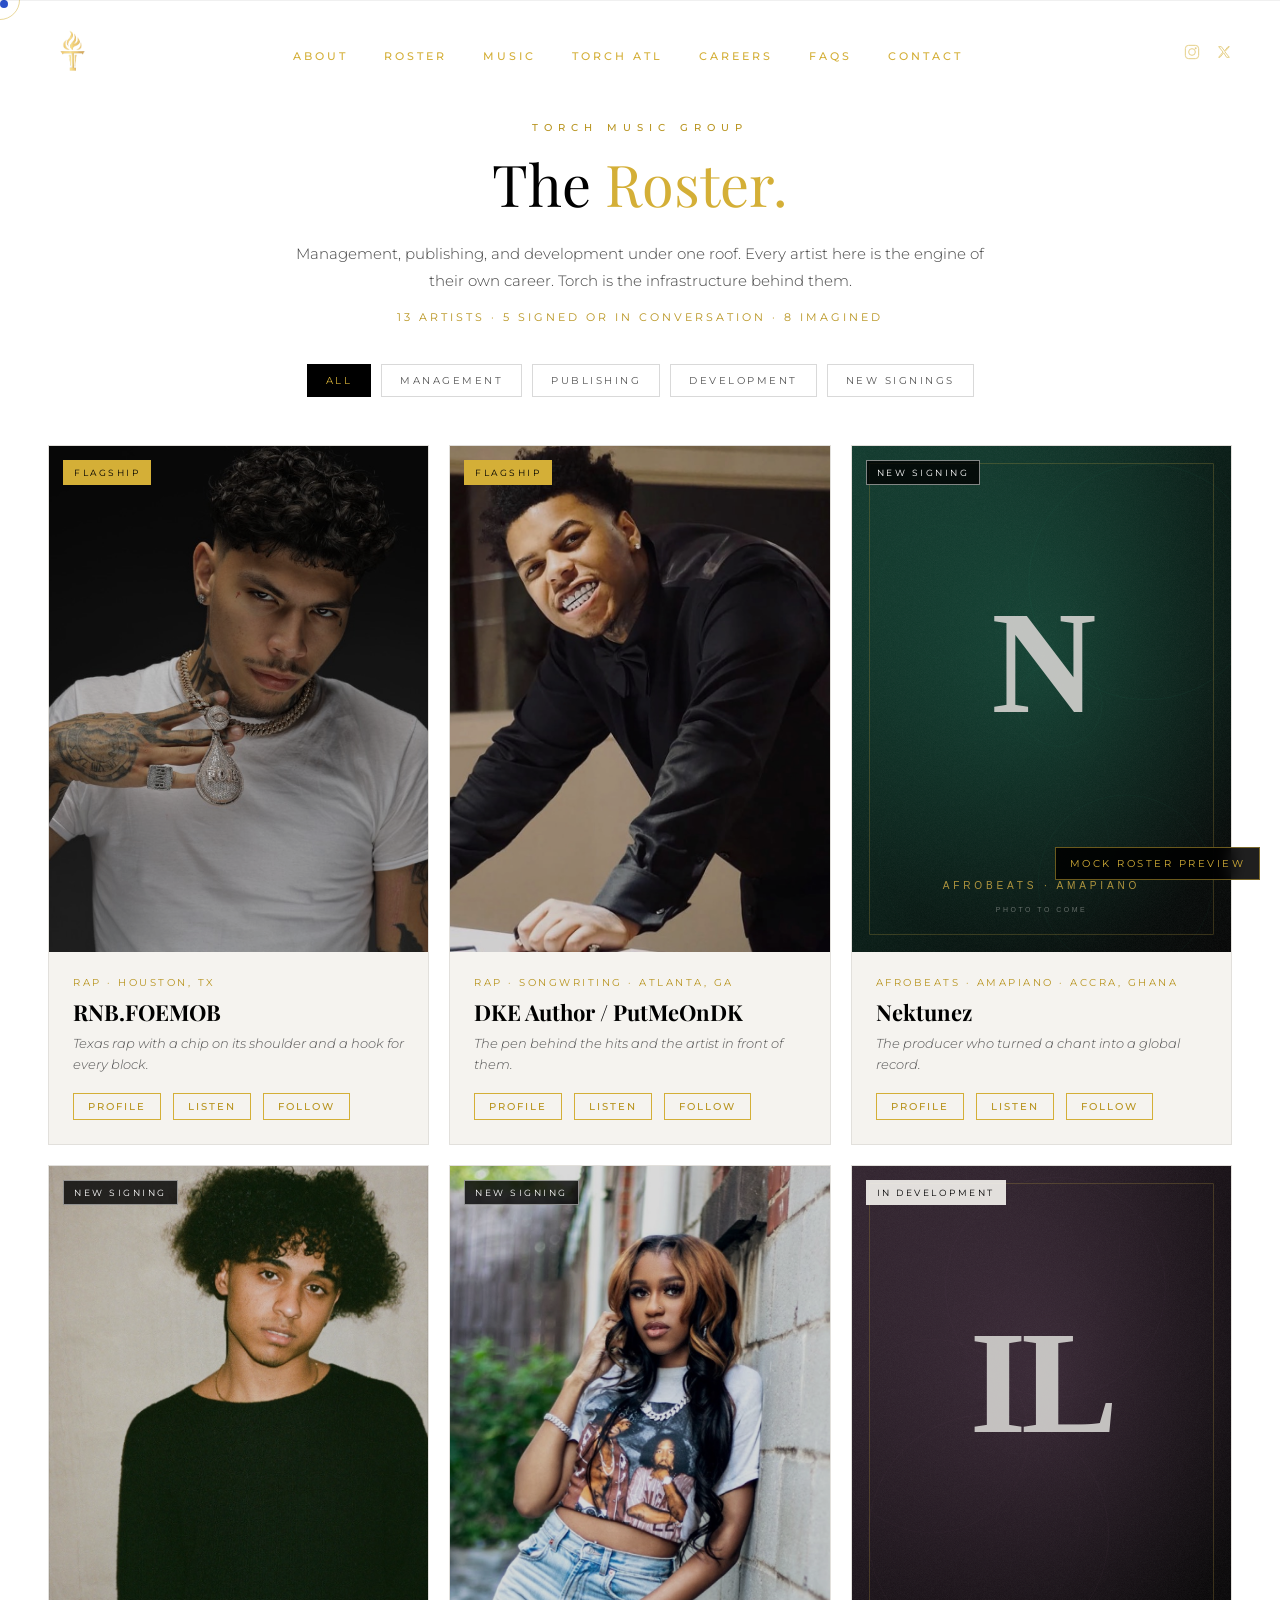
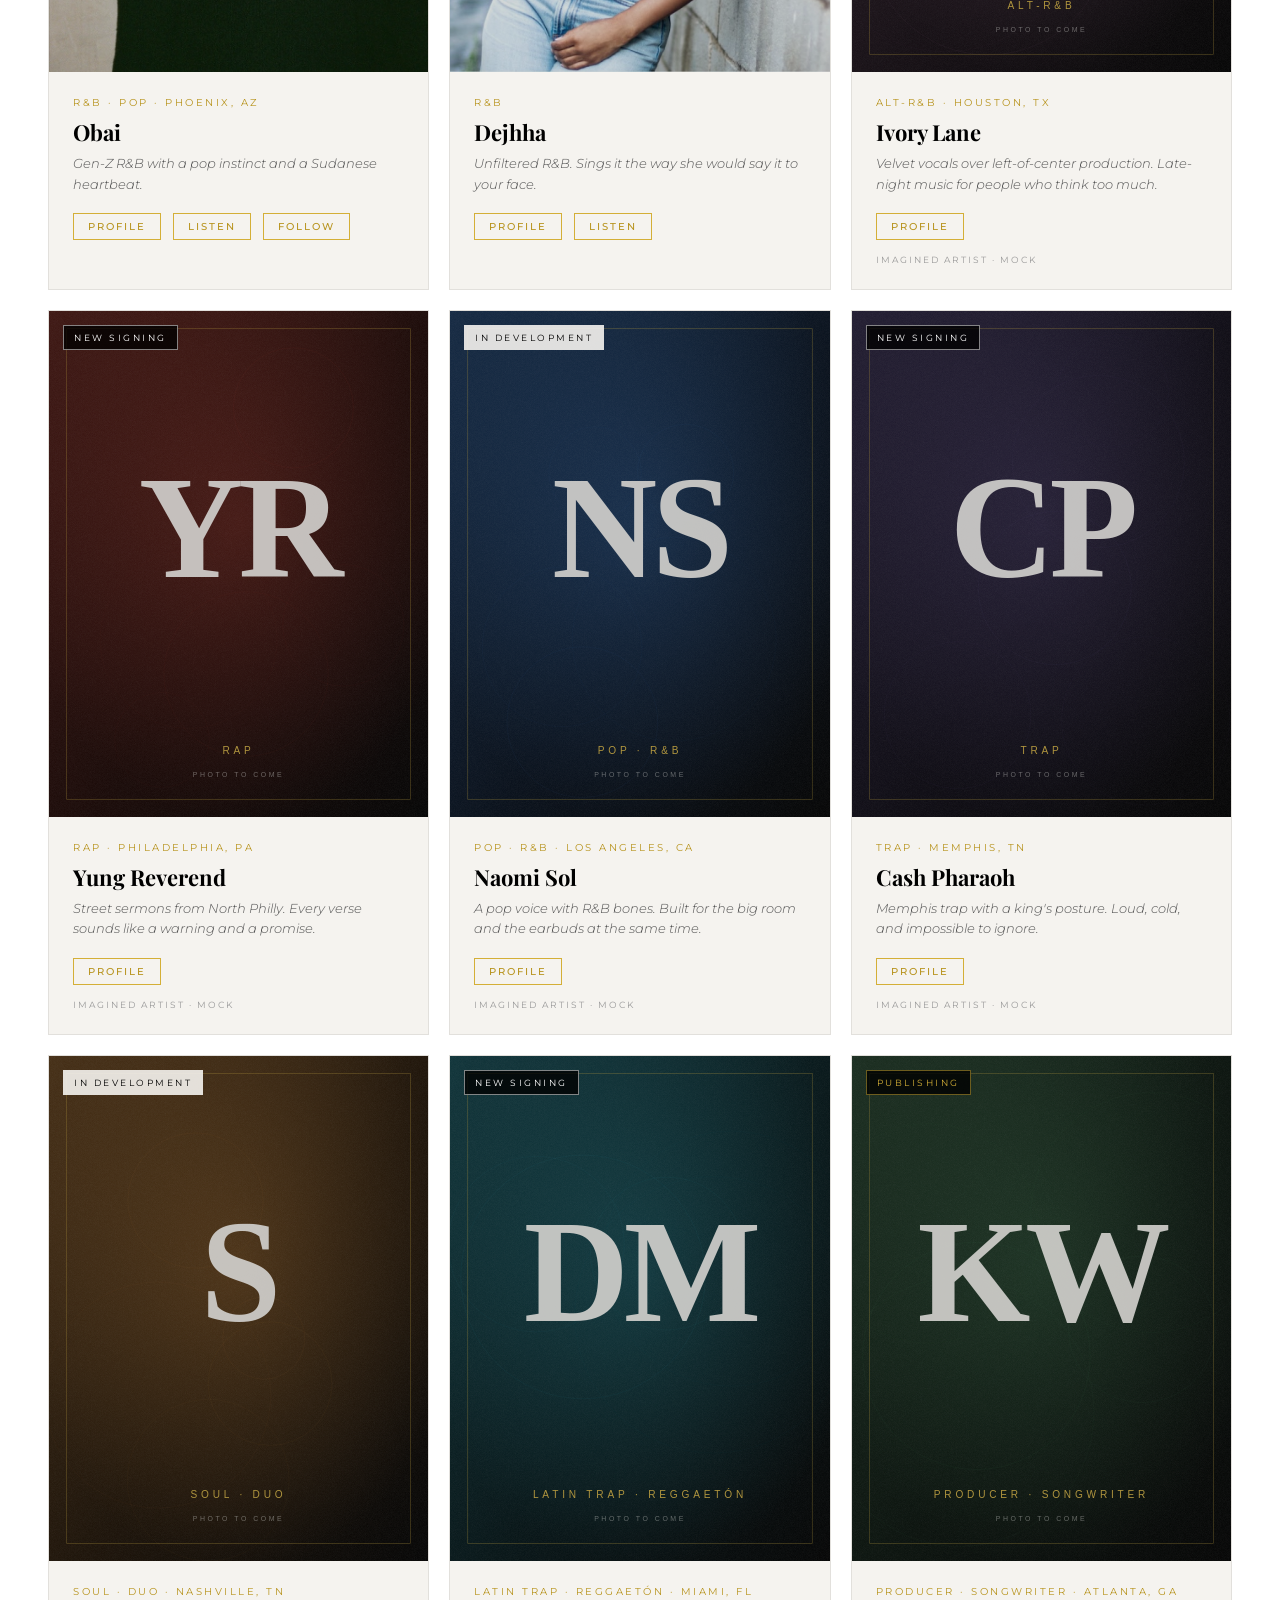
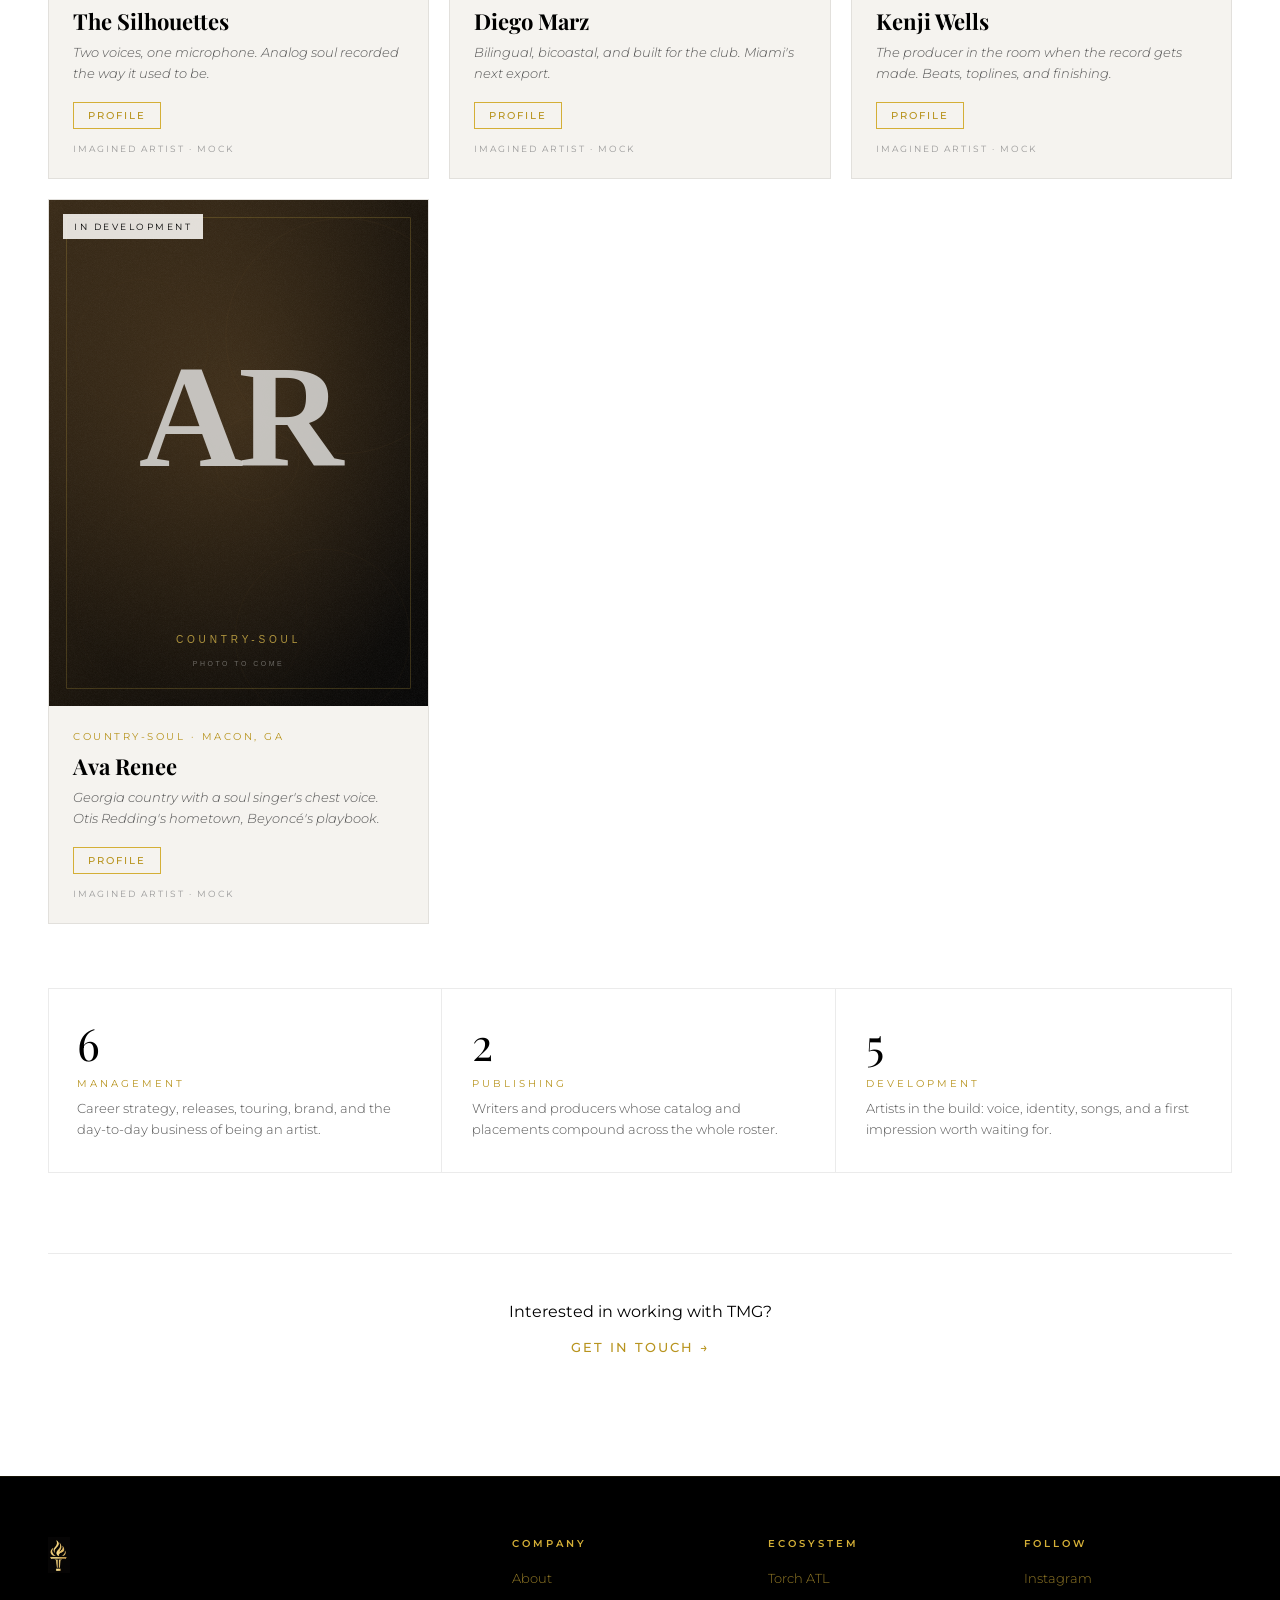
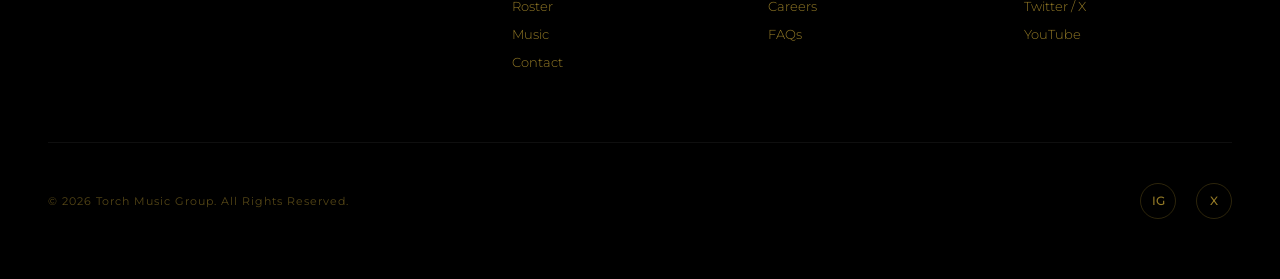
==== roster.html @ 0d25bb34 "Mock roster preview of torchmusicgroup.com with imagined artists Copy of the live site with a data-d" ====
<!DOCTYPE html>
<html lang="en">
<head>
    <meta charset="UTF-8">
    <meta name="robots" content="noindex, nofollow">
    <meta name="viewport" content="width=device-width, initial-scale=1.0">
    <title>Roster — Torch Music Group</title>
    <meta name="description" content="The artists carrying the Torch — RNB.FOEMOB, DKE Author, and the developing roster of Torch Music Group.">
    <meta property="og:title" content="Roster — Torch Music Group">
    <meta property="og:description" content="The artists carrying the Torch.">
    <meta property="og:image" content="images/tmg-gold-icon.png">
    <meta property="og:type" content="website">
    <link rel="icon" type="image/svg+xml" href="data:image/svg+xml,<svg xmlns='http://www.w3.org/2000/svg' viewBox='0 0 100 100'><rect fill='%230A0A0A' width='100' height='100' rx='12'/><text x='50' y='68' font-size='50' text-anchor='middle' fill='%23D4AF37' font-family='Georgia'>T</text></svg>">
    <link rel="preconnect" href="https://fonts.googleapis.com">
    <link rel="preconnect" href="https://fonts.gstatic.com" crossorigin>
    <link href="https://fonts.googleapis.com/css2?family=Playfair+Display:ital,wght@0,400;0,500;0,600;0,700;0,800;0,900;1,400;1,500;1,600&family=Cormorant+Garamond:ital,wght@0,300;0,400;0,500;0,600;0,700;1,300;1,400&family=Montserrat:wght@200;300;400;500;600;700&display=swap" rel="stylesheet">
    <link rel="stylesheet" href="styles.css">
    <link rel="stylesheet" href="mock.css">
</head>
<body>

<div class="loader" id="loader">
    <img src="images/tmg-gold-icon.png" alt="Loading" class="loader-icon">
    <span class="loader-text">Loading</span>
</div>

<div class="cursor-dot" id="cursorDot"></div>
<div class="cursor-ring" id="cursorRing"></div>

<nav id="navbar">
    <a href="index.html">
        <img src="images/tmg-torch-mark.png" alt="Torch Music Group" class="nav-logo" id="navLogo">
    </a>
    <ul class="nav-links">
        <li><a href="about.html">About</a></li>
        <li><a href="roster.html">Roster</a></li>
        <li><a href="music.html">Music</a></li>
        <li><a href="https://torchatl.com" target="_blank" rel="noopener">Torch ATL</a></li>
        <li><a href="careers.html">Careers</a></li>
        <li><a href="faqs.html">FAQs</a></li>
        <li><a href="contact.html">Contact</a></li>
    </ul>
    <div class="nav-socials">
        <a href="https://www.instagram.com/thetorchgroup/" target="_blank" rel="noopener" aria-label="Instagram">
            <svg width="16" height="16" viewBox="0 0 24 24" fill="none" stroke="currentColor" stroke-width="1.5"><rect x="2" y="2" width="20" height="20" rx="5"/><circle cx="12" cy="12" r="5"/><circle cx="17.5" cy="6.5" r="1.5" fill="currentColor" stroke="none"/></svg>
        </a>
        <a href="https://x.com/torchmusicgroup" target="_blank" rel="noopener" aria-label="X">
            <svg width="16" height="16" viewBox="0 0 24 24" fill="none" stroke="currentColor" stroke-width="1.5"><path d="M4 4l6.5 8L4 20h2l5.5-6.8L16 20h4l-6.8-8.4L20 4h-2l-5.2 6.4L8 4H4z"/></svg>
        </a>
    </div>
    <button class="nav-menu-btn" id="menuBtn" aria-label="Menu">
        <span></span><span></span><span></span>
    </button>
</nav>

<div class="mobile-menu" id="mobileMenu">
    <a href="about.html" onclick="closeMobile()">About</a>
    <a href="roster.html" onclick="closeMobile()">Roster</a>
    <a href="music.html" onclick="closeMobile()">Music</a>
    <a href="https://torchatl.com" target="_blank" rel="noopener">Torch ATL</a>
    <a href="careers.html" onclick="closeMobile()">Careers</a>
    <a href="faqs.html" onclick="closeMobile()">FAQs</a>
    <a href="contact.html" onclick="closeMobile()">Contact</a>
</div>

<section class="section artists-section">
    <div class="section-inner">
        <div class="roster-intro">
            <div class="section-label reveal">Torch Music Group</div>
            <h2 class="section-title reveal reveal-delay-1">The <span class="gold">Roster.</span></h2>
            <p class="section-text reveal reveal-delay-2">Management, publishing, and development under one roof. Every artist here is the engine of their own career. Torch is the infrastructure behind them.</p>
            <div class="roster-count reveal reveal-delay-2" id="roster-count"></div>
        </div>

        <div class="roster-filters reveal reveal-delay-3">
            <button class="roster-filter active" data-filter="all">All</button>
            <button class="roster-filter" data-filter="Management">Management</button>
            <button class="roster-filter" data-filter="Publishing">Publishing</button>
            <button class="roster-filter" data-filter="Development">Development</button>
            <button class="roster-filter" data-filter="New Signing">New Signings</button>
        </div>

        <div class="artist-strip roster-grid roster-grid--mock" id="roster-grid"></div>

        <div class="roster-divisions" id="roster-divisions"></div>

        <div class="roster-bottom reveal">
            <p class="roster-bottom-text">Interested in working with TMG?</p>
            <a href="contact.html" class="arrow-link">Get in Touch &rarr;</a>
        </div>
    </div>
</section>

<footer>
    <div class="footer-inner">
        <div class="footer-brand">
            <img src="images/tmg-gold-icon.png" alt="Torch Music Group" class="footer-logo">
        </div>
        <div class="footer-col">
            <div class="footer-col-title">Company</div>
            <a href="about.html">About</a>
            <a href="roster.html">Roster</a>
            <a href="music.html">Music</a>
            <a href="contact.html">Contact</a>
        </div>
        <div class="footer-col">
            <div class="footer-col-title">Ecosystem</div>
            <a href="https://torchatl.com" target="_blank" rel="noopener">Torch ATL</a>
            <a href="careers.html">Careers</a>
            <a href="faqs.html">FAQs</a>
        </div>
        <div class="footer-col">
            <div class="footer-col-title">Follow</div>
            <a href="https://www.instagram.com/thetorchgroup/" target="_blank" rel="noopener">Instagram</a>
            <a href="https://x.com/torchmusicgroup" target="_blank" rel="noopener">Twitter / X</a>
            <a href="https://www.youtube.com/@TheTorchGroup" target="_blank" rel="noopener">YouTube</a>
        </div>
    </div>
    <div class="footer-bottom">
        <div class="footer-copy">&copy; 2026 Torch Music Group. All Rights Reserved.</div>
        <div class="footer-socials">
            <a href="https://www.instagram.com/thetorchgroup/" target="_blank" rel="noopener" aria-label="Instagram">IG</a>
            <a href="https://x.com/torchmusicgroup" target="_blank" rel="noopener" aria-label="Twitter">X</a>
        </div>
    </div>
</footer>

<a class="mock-pill" href="roster.html" title="This is a mock of torchmusicgroup.com with imagined artists. Not the live site.">Mock Roster Preview</a>
<script src="script.js"></script>
<script src="mock.js"></script>
</body>
</html>
---- styles.css ----
/* ═══════════════════════════════════════════════
   TORCH MUSIC GROUP — torchmusicgroup.com
   Brand: Black #000 / Gold #D4AF37 / White #FFF
   Typography: Playfair Display + Montserrat
   ═══════════════════════════════════════════════ */

*, *::before, *::after { margin: 0; padding: 0; box-sizing: border-box; }

:root {
    --black: #000000;
    --gold: #D4AF37;
    --gold-light: #E8C547;
    --gold-dark: #B8941F;
    --white: #FFFFFF;
    --off-white: #F5F3EF;
    --grey-dark: #111111;
    --grey-mid: #1A1A1A;
    --grey-text: #999;
    --serif: 'Playfair Display', 'Cormorant Garamond', Georgia, serif;
    --sans: 'Montserrat', 'Helvetica Neue', Helvetica, sans-serif;
}

html {
    scroll-behavior: smooth;
    scrollbar-width: thin;
    scrollbar-color: var(--gold) var(--black);
}

body {
    background: var(--black);
    color: var(--gold);
    font-family: var(--sans);
    overflow-x: hidden;
    -webkit-font-smoothing: antialiased;
}

::selection {
    background: var(--gold);
    color: var(--black);
}

a {
    color: var(--gold);
    text-decoration: none;
    transition: color 0.3s ease;
}

a:hover {
    color: var(--gold-light);
}

.gold {
    color: var(--gold);
}

/* ── Custom Cursor ── */

.cursor-dot {
    position: fixed;
    width: 8px;
    height: 8px;
    background: var(--gold);
    border-radius: 50%;
    pointer-events: none;
    z-index: 10000;
    mix-blend-mode: difference;
    transition: transform 0.15s ease;
}

.cursor-ring {
    position: fixed;
    width: 40px;
    height: 40px;
    border: 1px solid var(--gold);
    border-radius: 50%;
    pointer-events: none;
    z-index: 10000;
    transition: transform 0.3s ease, width 0.3s ease, height 0.3s ease;
    transform: translate(-50%, -50%);
    opacity: 0.5;
}

/* ── Loader ── */

.loader {
    position: fixed;
    inset: 0;
    background: var(--black);
    z-index: 9999;
    display: flex;
    align-items: center;
    justify-content: center;
    flex-direction: column;
    transition: opacity 0.8s ease, visibility 0.8s ease;
}

.loader.hidden {
    opacity: 0;
    visibility: hidden;
}

.loader-icon {
    width: 80px;
    height: auto;
    animation: loaderPulse 1.5s ease-in-out infinite;
}

.loader-text {
    margin-top: 24px;
    font-family: var(--sans);
    font-size: 11px;
    letter-spacing: 6px;
    text-transform: uppercase;
    color: var(--gold);
    font-weight: 500;
    opacity: 0.8;
    animation: loaderPulse 1.5s ease-in-out infinite;
}

@keyframes loaderPulse {
    0%, 100% { transform: scale(1); opacity: 0.7; }
    50% { transform: scale(1.08); opacity: 1; }
}

/* ── Navigation ── */

nav {
    position: fixed;
    top: 0;
    left: 0;
    right: 0;
    z-index: 1000;
    padding: 24px 48px;
    display: flex;
    align-items: center;
    justify-content: space-between;
    transition: background 0.4s ease, padding 0.3s ease, backdrop-filter 0.4s ease;
}

nav.scrolled {
    background: rgba(0, 0, 0, 0.85);
    backdrop-filter: blur(20px);
    -webkit-backdrop-filter: blur(20px);
    padding: 16px 48px;
    border-bottom: 1px solid rgba(212, 175, 55, 0.1);
}

.nav-logo {
    height: 56px;
    transition: height 0.3s ease;
}

nav.scrolled .nav-logo {
    height: 46px;
}

.nav-links {
    display: flex;
    gap: 36px;
    list-style: none;
}

.nav-links a {
    font-family: var(--sans);
    font-size: 11px;
    font-weight: 500;
    letter-spacing: 3px;
    text-transform: uppercase;
    color: var(--gold);
    text-decoration: none;
    position: relative;
    transition: color 0.3s ease;
}

.nav-links a::after {
    content: '';
    position: absolute;
    bottom: -4px;
    left: 0;
    width: 0;
    height: 1px;
    background: var(--gold);
    transition: width 0.4s cubic-bezier(0.25, 0.46, 0.45, 0.94);
}

.nav-links a:hover {
    color: var(--gold-light);
}

.nav-links a:hover::after {
    width: 100%;
}

.nav-menu-btn {
    display: none;
    flex-direction: column;
    gap: 6px;
    cursor: pointer;
    background: none;
    border: none;
    padding: 8px;
}

.nav-menu-btn span {
    display: block;
    width: 28px;
    height: 1px;
    background: var(--gold);
    transition: transform 0.3s ease, opacity 0.3s ease;
}

/* Mobile Menu */

.mobile-menu {
    position: fixed;
    inset: 0;
    background: var(--black);
    z-index: 999;
    display: flex;
    flex-direction: column;
    align-items: center;
    justify-content: center;
    gap: 32px;
    opacity: 0;
    visibility: hidden;
    transition: opacity 0.5s ease, visibility 0.5s ease;
}

.mobile-menu.active {
    opacity: 1;
    visibility: visible;
}

.mobile-menu a {
    font-family: var(--serif);
    font-size: 32px;
    color: var(--gold);
    text-decoration: none;
    transition: color 0.3s ease;
}

.mobile-menu a:hover {
    color: var(--gold-light);
}

/* ── Hero ── */

.hero {
    position: relative;
    height: 100vh;
    min-height: 700px;
    display: flex;
    align-items: center;
    justify-content: center;
    overflow: hidden;
}

.hero-video {
    position: absolute;
    inset: 0;
    width: 100%;
    height: 100%;
    object-fit: cover;
    z-index: 0;
    pointer-events: none;
    background: var(--black);
}

.hero-video-overlay {
    position: absolute;
    inset: 0;
    background: rgba(10, 10, 10, 0.65);
    z-index: 1;
    pointer-events: none;
}

.hero-bg {
    position: absolute;
    inset: 0;
    z-index: 1;
    background:
        radial-gradient(ellipse at 20% 80%, rgba(212, 175, 55, 0.08) 0%, transparent 50%),
        radial-gradient(ellipse at 80% 20%, rgba(212, 175, 55, 0.06) 0%, transparent 50%);
    pointer-events: none;
}

.hero-grain {
    position: absolute;
    inset: 0;
    opacity: 0.03;
    background-image: url("data:image/svg+xml,%3Csvg viewBox='0 0 256 256' xmlns='http://www.w3.org/2000/svg'%3E%3Cfilter id='noise'%3E%3CfeTurbulence baseFrequency='0.65' numOctaves='4' stitchTiles='stitch'/%3E%3C/filter%3E%3Crect width='100%25' height='100%25' filter='url(%23noise)' opacity='1'/%3E%3C/svg%3E");
    background-size: 256px;
    pointer-events: none;
}

.hero-particles {
    position: absolute;
    inset: 0;
    overflow: hidden;
}

.particle {
    position: absolute;
    width: 2px;
    height: 2px;
    background: var(--gold);
    border-radius: 50%;
    opacity: 0;
    animation: particleFloat 8s ease-in-out infinite;
}

@keyframes particleFloat {
    0% { transform: translateY(100vh) scale(0); opacity: 0; }
    20% { opacity: 0.6; }
    80% { opacity: 0.3; }
    100% { transform: translateY(-20vh) scale(1); opacity: 0; }
}

.hero-content {
    text-align: center;
    z-index: 2;
    padding: 0 24px;
}

.hero-logo-main {
    width: clamp(200px, 22vw, 340px);
    margin-bottom: 48px;
    opacity: 1;
    filter: drop-shadow(0 0 60px rgba(212, 175, 55, 0.2)) drop-shadow(0 0 25px rgba(212, 175, 55, 0.15));
    animation: logoSpin 8s linear infinite;
    transform-style: preserve-3d;
}

@keyframes logoSpin {
    0%   { transform: perspective(800px) rotateY(0deg); }
    100% { transform: perspective(800px) rotateY(360deg); }
}

.hero-headline {
    font-family: var(--serif);
    font-size: clamp(28px, 4vw, 56px);
    font-weight: 400;
    line-height: 1.2;
    color: var(--gold);
    margin-bottom: 24px;
    opacity: 0;
    animation: heroReveal 1.2s ease 0.5s forwards;
}

.hero-subtitle {
    font-family: var(--sans);
    font-size: clamp(11px, 1vw, 14px);
    letter-spacing: 5px;
    text-transform: uppercase;
    color: var(--gold);
    font-weight: 300;
    opacity: 0;
    margin-top: 8px;
    animation: heroReveal 1.2s ease 0.8s forwards;
}

.hero-ctas {
    margin-top: 48px;
    display: flex;
    gap: 32px;
    justify-content: center;
    align-items: center;
    opacity: 0;
    animation: heroReveal 1.2s ease 1.1s forwards;
}

.hero-btn-primary {
    display: inline-flex;
    align-items: center;
    padding: 16px 40px;
    border: 1px solid var(--gold);
    background: var(--gold);
    color: var(--black);
    font-family: var(--sans);
    font-size: 11px;
    letter-spacing: 3px;
    text-transform: uppercase;
    text-decoration: none;
    font-weight: 600;
    transition: background 0.4s ease, color 0.4s ease;
}

.hero-btn-primary:hover {
    background: transparent;
    color: var(--gold);
}

.hero-btn-secondary {
    font-family: var(--sans);
    font-size: 11px;
    letter-spacing: 3px;
    text-transform: uppercase;
    color: var(--gold);
    text-decoration: none;
    font-weight: 400;
    position: relative;
    transition: color 0.3s ease;
}

.hero-btn-secondary::after {
    content: '';
    position: absolute;
    bottom: -4px;
    left: 0;
    width: 100%;
    height: 1px;
    background: var(--gold);
    opacity: 0.4;
    transition: opacity 0.3s ease;
}

.hero-btn-secondary:hover::after {
    opacity: 1;
}

@keyframes heroReveal {
    from { opacity: 0; transform: translateY(30px); }
    to { opacity: 1; transform: translateY(0); }
}

.hero-scroll {
    position: absolute;
    bottom: 40px;
    left: 50%;
    transform: translateX(-50%);
    display: flex;
    flex-direction: column;
    align-items: center;
    gap: 8px;
    opacity: 0;
    animation: heroReveal 1.2s ease 1.5s forwards;
}

.hero-scroll span {
    font-size: 9px;
    letter-spacing: 4px;
    text-transform: uppercase;
    color: var(--gold);
    opacity: 0.6;
}

.scroll-line {
    width: 1px;
    height: 40px;
    background: linear-gradient(to bottom, var(--gold), transparent);
    animation: scrollPulse 2s ease-in-out infinite;
}

@keyframes scrollPulse {
    0%, 100% { opacity: 0.3; transform: scaleY(0.6); }
    50% { opacity: 1; transform: scaleY(1); }
}

/* ── Section Shared ── */

.section {
    padding: 120px 48px;
    position: relative;
}

.section-label {
    font-family: var(--sans);
    font-size: 10px;
    letter-spacing: 6px;
    text-transform: uppercase;
    color: var(--gold);
    margin-bottom: 16px;
    font-weight: 500;
}

.section-title {
    font-family: var(--serif);
    font-size: clamp(32px, 4.5vw, 64px);
    font-weight: 400;
    line-height: 1.15;
    margin-bottom: 24px;
    color: var(--gold);
}

.section-text {
    font-family: var(--sans);
    font-size: 15px;
    line-height: 1.8;
    color: var(--gold);
    max-width: 700px;
    font-weight: 300;
    opacity: 0.8;
}

.gold-divider {
    width: 40px;
    height: 1px;
    background: var(--gold);
    margin: 40px 0;
}

.section-inner {
    max-width: 1200px;
    margin: 0 auto;
}

/* ── Reveal Animations ── */

.reveal {
    opacity: 0;
    transform: translateY(40px);
    transition: opacity 0.8s ease, transform 0.8s ease;
}

.reveal.visible {
    opacity: 1;
    transform: translateY(0);
}

.reveal-delay-1 { transition-delay: 0.15s; }
.reveal-delay-2 { transition-delay: 0.3s; }
.reveal-delay-3 { transition-delay: 0.45s; }
.reveal-delay-4 { transition-delay: 0.6s; }

/* ── Arrow Link ── */

.arrow-link {
    font-family: var(--sans);
    font-size: 13px;
    letter-spacing: 2px;
    text-transform: uppercase;
    color: var(--gold);
    text-decoration: none;
    font-weight: 500;
    transition: color 0.3s ease;
}

.arrow-link:hover {
    color: var(--gold-light);
}

/* ── Brief Intro Block ── */

.intro-block {
    background: var(--black);
    padding: 100px 48px;
    border-top: 1px solid rgba(212, 175, 55, 0.08);
}

.intro-inner {
    max-width: 800px;
    text-align: center;
}

.intro-text {
    font-family: var(--sans);
    font-size: clamp(16px, 1.5vw, 20px);
    line-height: 1.9;
    color: var(--gold);
    font-weight: 300;
    opacity: 0.85;
}

/* ── Featured Artists (Homepage) ── */

.featured-artists {
    background: var(--white);
    border-top: 1px solid rgba(0, 0, 0, 0.06);
    padding-bottom: 80px;
}

.featured-artists .section-label {
    color: var(--gold-dark);
}

.featured-artists .section-title {
    color: var(--black);
}

.featured-link {
    text-align: center;
    margin-top: 48px;
}

.featured-link .arrow-link {
    color: var(--gold-dark);
    font-size: 14px;
    letter-spacing: 3px;
}

.featured-link .arrow-link:hover {
    color: var(--gold);
}

/* ── Torch ATL Teaser (Homepage) ── */

.torch-atl-teaser {
    background: var(--grey-dark);
    padding: 0;
    overflow: hidden;
}

.torch-atl-teaser-inner {
    display: grid;
    grid-template-columns: 1fr 1fr;
    min-height: 500px;
}

.teaser-image {
    overflow: hidden;
}

.teaser-photo {
    width: 100%;
    height: 100%;
    object-fit: cover;
    filter: brightness(0.75);
    transition: filter 0.5s ease, transform 0.5s ease;
}

.teaser-image:hover .teaser-photo {
    filter: brightness(0.85);
    transform: scale(1.03);
}

.teaser-content {
    display: flex;
    flex-direction: column;
    justify-content: center;
    padding: 80px 64px;
}

.teaser-headline {
    font-family: var(--serif);
    font-size: clamp(24px, 2.5vw, 36px);
    font-weight: 400;
    color: var(--gold);
    margin-bottom: 20px;
    line-height: 1.3;
}

.teaser-text {
    font-family: var(--sans);
    font-size: 15px;
    color: var(--gold);
    line-height: 1.8;
    font-weight: 300;
    opacity: 0.8;
    margin-bottom: 32px;
}

/* ── Closing Strip ── */

.closing-strip {
    background: var(--black);
    padding: 120px 48px;
    text-align: center;
    border-top: 1px solid rgba(212, 175, 55, 0.08);
    border-bottom: 1px solid rgba(212, 175, 55, 0.08);
}

.closing-text {
    font-family: var(--serif);
    font-size: clamp(22px, 3vw, 40px);
    font-weight: 400;
    color: var(--gold);
    line-height: 1.4;
    max-width: 700px;
    margin: 0 auto;
}

/* ── About Page ── */

.about-page {
    background: var(--black);
}

.about-copy {
    max-width: 700px;
    margin-bottom: 80px;
}

.about-copy .section-text {
    margin-bottom: 24px;
}

/* What We Do — Pillars */

.what-we-do {
    display: grid;
    grid-template-columns: repeat(3, 1fr);
    gap: 48px;
    margin-top: 40px;
    padding-top: 0;
    align-items: stretch;
}

.what-we-do.four-pillars {
    grid-template-columns: repeat(2, 1fr);
    gap: 48px 64px;
    max-width: 900px;
}

.about-section-heading {
    font-family: var(--serif);
    font-size: clamp(22px, 2.4vw, 30px);
    font-weight: 500;
    color: var(--gold);
    margin-top: 80px;
    padding-top: 60px;
    padding-bottom: 8px;
    border-top: 1px solid rgba(212, 175, 55, 0.12);
    letter-spacing: 0.02em;
}

.about-section-heading--first {
    margin-top: 0;
    padding-top: 0;
    border-top: none;
    margin-bottom: 16px;
}

/* About intro — two-column layout */

.about-intro-grid {
    display: grid;
    grid-template-columns: 200px 1fr;
    gap: 0 80px;
    align-items: start;
    padding-top: 20px;
    margin-bottom: 80px;
}

.about-intro-left {
    position: sticky;
    top: 120px;
}

.about-intro-grid .about-section-heading--first {
    font-size: 3.5rem !important;
    line-height: 1.1;
    margin-bottom: 24px;
    padding-bottom: 0;
    letter-spacing: 0.04em;
}

.about-intro-left .gold-divider {
    margin-top: 16px;
    margin-bottom: 0;
    width: 40px;
}

.about-intro-left {
    overflow: visible;
    max-width: 200px;
    min-width: 0;
}

.about-intro-grid .about-copy {
    position: relative;
    padding-left: 28px;
    border-left: 2px solid rgba(184, 149, 71, 0.65);
    max-width: 680px;
    margin-bottom: 0;
}

.about-page .about-copy .section-text,
.about-page .wwd-text {
    font-family: var(--sans);
    font-size: 1.05rem;
    line-height: 1.85;
    margin-bottom: 1.5rem;
    color: rgba(255, 255, 255, 0.75);
    letter-spacing: 0.01em;
    font-weight: 300;
    opacity: 1;
    max-width: none;
}

.about-page .wwd-text {
    margin-bottom: 0;
}

.about-page .about-block .about-copy .section-text:last-child {
    margin-bottom: 0;
}

.about-intro-grid .about-copy .section-text {
    font-size: 1.05rem;
    line-height: 1.85;
    margin-bottom: 1.5rem;
    color: rgba(255, 255, 255, 0.75);
    letter-spacing: 0.01em;
}

.about-intro-grid .about-copy .section-text:first-child {
    color: rgba(255, 255, 255, 0.85);
    font-size: 1.1rem;
}

.about-intro-grid .about-copy .section-text:nth-child(2) {
    font-weight: 500;
    color: rgba(255, 255, 255, 0.9);
}

.about-intro-grid .about-copy .section-text:last-child {
    font-size: 1.2rem;
    color: #b89547;
    font-style: italic;
    letter-spacing: 0.02em;
    margin-top: 2rem;
    margin-bottom: 0;
    border-top: 1px solid rgba(184, 149, 71, 0.25);
    padding-top: 1.5rem;
}

.about-block {
    margin-top: 0;
}

.about-block .about-copy {
    margin-top: 24px;
    margin-bottom: 0;
}

/* Founder — side-by-side photo + bio */

.founder-block .about-section-heading {
    margin-bottom: 40px;
}

.founder-layout {
    display: grid;
    grid-template-columns: minmax(0, 5fr) minmax(0, 7fr);
    gap: 56px;
    align-items: center;
    max-width: 1100px;
}

.founder-photo {
    margin: 0;
}

.founder-photo-frame {
    position: relative;
    overflow: hidden;
    border: 1px solid rgba(212, 175, 55, 0.25);
    background: #0A0A0A;
    box-shadow: 0 30px 80px -30px rgba(0, 0, 0, 0.8), 0 0 0 1px rgba(212, 175, 55, 0.08) inset;
}

.founder-photo img {
    display: block;
    width: 100%;
    height: auto;
    aspect-ratio: 1 / 1;
    object-fit: cover;
    object-position: center 28%;
    transition: transform 0.8s ease;
}

.founder-photo:hover img {
    transform: scale(1.02);
}

.founder-photo-caption {
    display: block;
    margin-top: 18px;
    font-family: var(--sans);
    font-size: 11px;
    letter-spacing: 3px;
    text-transform: uppercase;
    color: var(--gold);
}

.founder-bio {
    margin-top: 0 !important;
}

.wwd-pillar {
    padding-top: 24px;
    border-top: 2px solid var(--gold);
    display: flex;
    flex-direction: column;
    height: 100%;
}

.wwd-title {
    font-family: var(--serif);
    font-size: 20px;
    font-weight: 500;
    color: var(--gold);
    margin-bottom: 16px;
}

.wwd-text {
    font-family: var(--sans);
    font-size: 14px;
    line-height: 1.8;
    color: var(--gold);
    font-weight: 300;
    opacity: 0.75;
}

/* Founder Note */

.founder-note {
    margin-top: 100px;
    padding-top: 60px;
    border-top: 1px solid rgba(212, 175, 55, 0.12);
    text-align: center;
}

.founder-quote {
    font-family: var(--serif);
    font-size: clamp(24px, 3vw, 36px);
    font-weight: 400;
    font-style: italic;
    color: var(--gold-light);
    margin-bottom: 20px;
    line-height: 1.4;
}

.founder-cite {
    font-family: var(--sans);
    font-size: 13px;
    letter-spacing: 3px;
    text-transform: uppercase;
    color: var(--gold);
    font-weight: 500;
    font-style: normal;
}

/* ── Roster ── */

.artists-section {
    background: var(--white);
    border-top: 1px solid rgba(0, 0, 0, 0.06);
}

.artists-section .section-label {
    color: var(--gold-dark);
}

.artists-section .section-title {
    color: var(--black);
}

.artists-section .section-text {
    color: #333;
}

.artist-strip {
    display: grid;
    grid-template-columns: repeat(2, 1fr);
    gap: 2px;
    margin-top: 60px;
}

.roster-grid {
    max-width: 900px;
    margin-left: auto;
    margin-right: auto;
}

.artist-strip-card {
    background: var(--off-white);
    border: 1px solid rgba(0, 0, 0, 0.08);
    padding: 0;
    transition: all 0.4s ease;
    overflow: hidden;
}

.artist-strip-card:hover {
    border-color: rgba(212, 175, 55, 0.4);
    box-shadow: 0 8px 32px rgba(0, 0, 0, 0.1);
}

.artist-strip-img {
    aspect-ratio: 3/4;
    background: var(--black);
    display: flex;
    align-items: center;
    justify-content: center;
    overflow: hidden;
}

.artist-strip-img.has-photo {
    background: var(--grey-mid);
}

.artist-photo {
    width: 100%;
    height: 100%;
    object-fit: cover;
    filter: grayscale(30%) brightness(0.8);
    transition: filter 0.5s ease, transform 0.5s ease;
}

.artist-strip-card:hover .artist-photo {
    filter: grayscale(0%) brightness(0.9);
    transform: scale(1.04);
}

.artist-strip-info {
    padding: 24px;
}

.artist-strip-info h3 {
    font-family: var(--serif);
    font-size: 20px;
    color: var(--black);
    margin-bottom: 8px;
}

.artist-descriptor {
    font-family: var(--sans);
    font-size: 13px;
    color: #555;
    line-height: 1.6;
    font-weight: 300;
    font-style: italic;
    margin-bottom: 16px;
}

.artist-strip-links {
    display: flex;
    gap: 12px;
    flex-wrap: wrap;
}

.artist-link {
    font-family: var(--sans);
    font-size: 10px;
    letter-spacing: 2px;
    text-transform: uppercase;
    color: var(--gold-dark);
    border: 1px solid var(--gold);
    padding: 6px 14px;
    text-decoration: none;
    transition: all 0.3s ease;
    font-weight: 500;
}

.artist-link:hover {
    background: var(--gold);
    color: var(--black);
}

/* Roster Bottom */

.roster-bottom {
    text-align: center;
    margin-top: 80px;
    padding-top: 48px;
    border-top: 1px solid rgba(0, 0, 0, 0.08);
}

.roster-bottom-text {
    font-family: var(--sans);
    font-size: 16px;
    color: var(--black);
    font-weight: 400;
    margin-bottom: 16px;
}

.roster-bottom .arrow-link {
    color: var(--gold-dark);
}

/* ── Merch / Sync ── */

.sync-section {
    background: var(--off-white);
    border-top: 1px solid rgba(0, 0, 0, 0.06);
}

.sync-section .section-label {
    color: var(--gold-dark);
}

.sync-section .section-title {
    color: var(--black);
}

.sync-section .section-text {
    color: #333;
}

.sync-grid {
    display: grid;
    grid-template-columns: repeat(4, 1fr);
    gap: 32px;
    margin-top: 60px;
}

.sync-category {
    text-align: center;
    padding: 40px 24px;
    border: 1px solid rgba(0, 0, 0, 0.08);
    background: var(--white);
    transition: all 0.4s ease;
}

.sync-category:hover {
    border-color: rgba(212, 175, 55, 0.4);
    box-shadow: 0 8px 32px rgba(0, 0, 0, 0.08);
}

.sync-icon {
    margin-bottom: 20px;
}

.sync-category h3 {
    font-family: var(--serif);
    font-size: 18px;
    color: var(--black);
    margin-bottom: 8px;
}

.sync-category p {
    font-family: var(--sans);
    font-size: 13px;
    color: #444;
    line-height: 1.6;
    font-weight: 300;
}

.sync-cta {
    text-align: center;
    margin-top: 60px;
    padding-top: 40px;
    border-top: 1px solid rgba(212, 175, 55, 0.1);
}

.sync-cta p {
    font-family: var(--sans);
    font-size: 15px;
    color: #333;
    margin-bottom: 24px;
}

/* ── Music ── */

.music {
    background: var(--black);
}

.music-grid {
    display: grid;
    grid-template-columns: repeat(auto-fill, minmax(240px, 1fr));
    gap: 32px;
    margin-top: 60px;
}

.music-card {
    cursor: pointer;
    transition: transform 0.4s ease;
}

.music-card:hover {
    transform: translateY(-8px);
}

.music-cover {
    aspect-ratio: 1;
    background: var(--grey-mid);
    border: 1px solid rgba(212, 175, 55, 0.08);
    position: relative;
    overflow: hidden;
    margin-bottom: 16px;
}

.music-cover-placeholder {
    width: 100%;
    height: 100%;
    display: flex;
    align-items: center;
    justify-content: center;
    background: linear-gradient(135deg, var(--grey-mid) 0%, var(--black) 100%);
}

.music-cover-placeholder svg {
    width: 48px;
    opacity: 0.15;
}

.music-play {
    position: absolute;
    bottom: 16px;
    right: 16px;
    width: 48px;
    height: 48px;
    background: var(--gold);
    border-radius: 50%;
    display: flex;
    align-items: center;
    justify-content: center;
    opacity: 0;
    transform: translateY(8px);
    transition: opacity 0.3s ease, transform 0.3s ease;
}

.music-card:hover .music-play {
    opacity: 1;
    transform: translateY(0);
}

.music-play svg {
    width: 16px;
    fill: var(--black);
    margin-left: 2px;
}

.music-title {
    font-family: var(--serif);
    font-size: 17px;
    color: var(--gold);
    margin-bottom: 4px;
}

.music-artist {
    font-family: var(--sans);
    font-size: 12px;
    color: var(--gold);
    letter-spacing: 1px;
    opacity: 0.7;
}

a.music-card {
    text-decoration: none;
    color: inherit;
    display: block;
}

.music-cover-img {
    width: 100%;
    height: 100%;
    object-fit: cover;
    display: block;
}

.releases-subhead {
    font-family: var(--sans);
    font-size: 11px;
    letter-spacing: 3px;
    text-transform: uppercase;
    color: var(--gold);
    opacity: 0.7;
    margin-top: 60px;
    margin-bottom: 0;
    font-weight: 400;
}

.releases-subhead + .music-grid {
    margin-top: 24px;
}

.releases-empty {
    font-family: var(--sans);
    font-size: 13px;
    color: var(--gold);
    opacity: 0.5;
    letter-spacing: 1px;
    padding: 40px 0;
}

/* ── Music Embeds ── */

.music-embeds {
    margin-top: 80px;
    text-align: center;
}

.embed-heading {
    font-family: var(--serif);
    font-size: 28px;
    color: var(--gold);
    margin-bottom: 8px;
}

.embed-sub {
    font-family: var(--sans);
    font-size: 14px;
    color: var(--gold);
    opacity: 0.7;
    margin-bottom: 40px;
    font-weight: 300;
}

.embed-placeholder {
    display: grid;
    grid-template-columns: 1fr 1fr;
    gap: 32px;
}

.embed-box {
    aspect-ratio: 16/9;
    background: var(--grey-mid);
    border: 1px solid rgba(212, 175, 55, 0.08);
    display: flex;
    flex-direction: column;
    align-items: center;
    justify-content: center;
    gap: 12px;
    transition: border-color 0.3s ease;
}

.embed-box:hover {
    border-color: rgba(212, 175, 55, 0.2);
}

.embed-box span {
    font-family: var(--sans);
    font-size: 13px;
    color: var(--gold);
    font-weight: 500;
    letter-spacing: 2px;
    text-transform: uppercase;
}

.embed-note {
    font-size: 11px !important;
    opacity: 0.5;
    letter-spacing: 0 !important;
    text-transform: none !important;
}

/* ── Careers ── */

.careers-section {
    background: var(--white);
    border-top: 1px solid rgba(0, 0, 0, 0.06);
}

.careers-section .section-label {
    color: var(--gold-dark);
}

.careers-section .section-title {
    color: var(--black);
}

.careers-section .section-text {
    color: #333;
}

.careers-grid {
    display: grid;
    grid-template-columns: repeat(3, 1fr);
    gap: 2px;
    margin-top: 60px;
}

.career-card {
    background: var(--off-white);
    border: 1px solid rgba(0, 0, 0, 0.08);
    padding: 40px;
    transition: all 0.4s ease;
    position: relative;
}

.career-card::before {
    content: '';
    position: absolute;
    top: 0;
    left: 0;
    width: 0;
    height: 2px;
    background: var(--gold);
    transition: width 0.4s ease;
}

.career-card:hover::before {
    width: 100%;
}

.career-card:hover {
    border-color: rgba(212, 175, 55, 0.4);
    box-shadow: 0 8px 32px rgba(0, 0, 0, 0.1);
}

.career-card h3 {
    font-family: var(--serif);
    font-size: 22px;
    color: var(--black);
    margin-bottom: 8px;
}

.career-type {
    font-family: var(--sans);
    font-size: 10px;
    letter-spacing: 2px;
    text-transform: uppercase;
    color: var(--gold-dark);
    font-weight: 500;
    display: block;
    margin-bottom: 16px;
}

.career-card p {
    font-family: var(--sans);
    font-size: 14px;
    color: #444;
    line-height: 1.7;
    font-weight: 300;
    margin-bottom: 24px;
}

.career-apply {
    font-family: var(--sans);
    font-size: 10px;
    letter-spacing: 3px;
    text-transform: uppercase;
    color: var(--gold-dark);
    border: 1px solid var(--gold);
    padding: 10px 24px;
    text-decoration: none;
    font-weight: 500;
    transition: all 0.3s ease;
    display: inline-block;
}

.career-apply:hover {
    background: var(--gold);
    color: var(--black);
}

.careers-note {
    font-family: var(--sans);
    font-size: 14px;
    color: #555;
    text-align: center;
    margin-top: 40px;
    font-weight: 300;
}

.careers-note a {
    color: var(--gold-dark);
    text-decoration: underline;
}

/* ── FAQs ── */

.faqs-section {
    background: var(--off-white);
    border-top: 1px solid rgba(0, 0, 0, 0.06);
}

.faqs-section .section-label {
    color: var(--gold-dark);
}

.faqs-section .section-title {
    color: var(--black);
}

.faq-list {
    max-width: 800px;
    margin: 60px auto 0;
}

.faq-category {
    margin-bottom: 48px;
}

.faq-category-title {
    font-family: var(--sans);
    font-size: 10px;
    letter-spacing: 4px;
    text-transform: uppercase;
    color: var(--gold-dark);
    font-weight: 600;
    margin-bottom: 16px;
    padding-bottom: 12px;
    border-bottom: 1px solid rgba(0, 0, 0, 0.1);
}

.faq-item {
    border-bottom: 1px solid rgba(0, 0, 0, 0.08);
}

.faq-question {
    width: 100%;
    background: none;
    border: none;
    padding: 20px 0;
    font-family: var(--serif);
    font-size: 17px;
    color: var(--black);
    text-align: left;
    cursor: pointer;
    display: flex;
    justify-content: space-between;
    align-items: center;
    transition: opacity 0.3s ease;
}

.faq-question:hover {
    opacity: 0.8;
}

.faq-toggle {
    font-family: var(--sans);
    font-size: 20px;
    font-weight: 300;
    color: var(--gold-dark);
    transition: transform 0.3s ease;
    flex-shrink: 0;
    margin-left: 16px;
}

.faq-answer {
    max-height: 0;
    overflow: hidden;
    transition: max-height 0.4s ease, padding 0.4s ease;
}

.faq-answer.open {
    max-height: 300px;
    padding-bottom: 20px;
}

.faq-answer p {
    font-family: var(--sans);
    font-size: 14px;
    color: #444;
    line-height: 1.8;
    font-weight: 300;
}

.faq-answer a {
    color: var(--gold-dark);
    text-decoration: underline;
}

/* ── Subscribe / Newsletter ── */

.subscribe-section {
    background: var(--off-white);
    border-top: 1px solid rgba(0, 0, 0, 0.06);
    border-bottom: 1px solid rgba(0, 0, 0, 0.06);
    text-align: center;
}

.subscribe-section .section-title {
    color: var(--black);
}

.subscribe-section .section-text {
    color: #333;
}

.subscribe-inner {
    max-width: 600px;
    margin: 0 auto;
}

.subscribe-form {
    display: flex;
    gap: 0;
    max-width: 500px;
    margin: 0 auto;
}

.subscribe-form input {
    flex: 1;
    padding: 16px 20px;
    background: var(--white);
    border: 1px solid rgba(0, 0, 0, 0.15);
    border-right: none;
    color: var(--black);
    font-family: var(--sans);
    font-size: 14px;
    outline: none;
    font-weight: 300;
}

.subscribe-form input::placeholder {
    color: #999;
}

.subscribe-form input:focus {
    border-color: var(--gold);
}

.subscribe-form button {
    padding: 16px 28px;
    background: var(--gold);
    color: var(--black);
    border: 1px solid var(--gold);
    font-family: var(--sans);
    font-size: 10px;
    letter-spacing: 2px;
    text-transform: uppercase;
    font-weight: 600;
    cursor: pointer;
    transition: all 0.3s ease;
    white-space: nowrap;
}

.subscribe-form button:hover {
    background: var(--gold-light);
}

/* ── Torch ATL Page ── */

.torch-atl-page {
    background: var(--black);
}

.torch-atl-hero {
    margin-top: 48px;
    margin-bottom: 60px;
    overflow: hidden;
    aspect-ratio: 21/9;
}

.torch-atl-hero-img {
    width: 100%;
    height: 100%;
    object-fit: cover;
    filter: brightness(0.8);
    transition: filter 0.5s ease;
}

.torch-atl-hero:hover .torch-atl-hero-img {
    filter: brightness(0.9);
}

.torch-atl-copy {
    max-width: 700px;
    margin-bottom: 80px;
}

.torch-atl-copy .section-text {
    margin-bottom: 24px;
}

/* Amenities */

.torch-atl-amenities {
    margin-bottom: 80px;
    padding-top: 60px;
    border-top: 1px solid rgba(212, 175, 55, 0.12);
}

.amenities-heading {
    font-family: var(--sans);
    font-size: 10px;
    letter-spacing: 6px;
    text-transform: uppercase;
    color: var(--gold);
    font-weight: 600;
    margin-bottom: 32px;
}

.amenities-list {
    list-style: none;
    display: grid;
    grid-template-columns: 1fr 1fr;
    gap: 20px;
    max-width: 600px;
}

.amenities-list li {
    font-family: var(--sans);
    font-size: 15px;
    color: var(--gold);
    font-weight: 300;
    opacity: 0.8;
    padding-left: 20px;
    position: relative;
}

.amenities-list li::before {
    content: '';
    position: absolute;
    left: 0;
    top: 10px;
    width: 6px;
    height: 1px;
    background: var(--gold);
}

/* Positioning Strip */

.positioning-strip {
    text-align: center;
    padding: 60px 0;
    margin-bottom: 48px;
    border-top: 1px solid rgba(212, 175, 55, 0.08);
    border-bottom: 1px solid rgba(212, 175, 55, 0.08);
}

.positioning-text {
    font-family: var(--serif);
    font-size: clamp(22px, 2.5vw, 32px);
    font-weight: 400;
    color: var(--gold);
}

/* Torch ATL CTA */

.torch-atl-cta {
    text-align: center;
}

/* ── Contact ── */

.contact {
    background: var(--black);
    text-align: center;
    padding: 160px 48px;
    position: relative;
}

.contact::before {
    content: '';
    position: absolute;
    inset: 0;
    background: radial-gradient(ellipse at center, rgba(212, 175, 55, 0.04), transparent 70%);
}

.contact-inner {
    position: relative;
    z-index: 2;
}

.contact-title {
    font-family: var(--serif);
    font-size: clamp(36px, 5vw, 72px);
    font-weight: 400;
    line-height: 1.15;
    max-width: 800px;
    margin: 0 auto 60px;
    color: var(--gold);
}

.contact-categories {
    display: flex;
    justify-content: center;
    gap: 80px;
    margin-bottom: 60px;
    flex-wrap: wrap;
}

.contact-category {
    display: flex;
    flex-direction: column;
    gap: 8px;
}

.contact-email-label {
    font-family: var(--sans);
    font-size: 9px;
    letter-spacing: 3px;
    text-transform: uppercase;
    color: var(--gold);
    font-weight: 600;
}

.contact-category a {
    font-family: var(--sans);
    font-size: 16px;
    color: var(--gold);
    font-weight: 300;
}

.contact-category a:hover {
    color: var(--gold-light);
}

.contact-socials {
    display: flex;
    justify-content: center;
    gap: 24px;
}

.social-icon {
    width: 48px;
    height: 48px;
    border: 1px solid rgba(212, 175, 55, 0.3);
    border-radius: 50%;
    display: flex;
    align-items: center;
    justify-content: center;
    color: var(--gold);
    transition: border-color 0.3s ease, background 0.3s ease, color 0.3s ease;
}

.social-icon:hover {
    border-color: var(--gold);
    background: var(--gold);
    color: var(--black);
}

.contact-btn {
    display: inline-flex;
    align-items: center;
    gap: 12px;
    padding: 18px 48px;
    border: 1px solid var(--gold);
    background: transparent;
    color: var(--gold);
    font-family: var(--sans);
    font-size: 11px;
    letter-spacing: 4px;
    text-transform: uppercase;
    text-decoration: none;
    font-weight: 500;
    transition: background 0.4s ease, color 0.4s ease;
    cursor: pointer;
}

.contact-btn:hover {
    background: var(--gold);
    color: var(--black);
}

/* ── Footer ── */

footer {
    background: var(--black);
    border-top: 1px solid rgba(212, 175, 55, 0.1);
    padding: 60px 48px;
}

.footer-inner {
    display: grid;
    grid-template-columns: 2fr 1fr 1fr 1fr;
    gap: 48px;
    margin-bottom: 60px;
    max-width: 1200px;
    margin-left: auto;
    margin-right: auto;
}

.footer-brand {
    max-width: 300px;
}

.footer-logo {
    height: 36px;
}

.footer-col-title {
    font-family: var(--sans);
    font-size: 10px;
    letter-spacing: 3px;
    text-transform: uppercase;
    color: var(--gold);
    font-weight: 600;
    margin-bottom: 20px;
}

.footer-col a {
    display: block;
    font-family: var(--sans);
    font-size: 13px;
    color: var(--gold);
    text-decoration: none;
    margin-bottom: 12px;
    transition: color 0.3s ease;
    font-weight: 300;
    opacity: 0.7;
}

.footer-col a:hover {
    color: var(--gold-light);
    opacity: 1;
}

.footer-bottom {
    display: flex;
    justify-content: space-between;
    align-items: center;
    padding-top: 40px;
    border-top: 1px solid rgba(255, 255, 255, 0.06);
    max-width: 1200px;
    margin: 0 auto;
}

.footer-copy {
    font-family: var(--sans);
    font-size: 11px;
    color: var(--gold);
    letter-spacing: 1px;
    opacity: 0.4;
}

.footer-socials {
    display: flex;
    gap: 20px;
}

.footer-socials a {
    width: 36px;
    height: 36px;
    border: 1px solid rgba(212, 175, 55, 0.3);
    border-radius: 50%;
    display: flex;
    align-items: center;
    justify-content: center;
    color: var(--gold);
    text-decoration: none;
    font-size: 12px;
    transition: border-color 0.3s ease, color 0.3s ease;
    font-family: var(--sans);
    font-weight: 500;
    opacity: 0.7;
}

.footer-socials a:hover {
    border-color: var(--gold-light);
    color: var(--gold-light);
    opacity: 1;
}

/* ── Nav Socials ── */

.nav-socials {
    display: flex;
    gap: 16px;
    align-items: center;
    margin-left: 24px;
}

.nav-socials a {
    color: var(--gold);
    opacity: 0.6;
    transition: opacity 0.3s ease;
}

.nav-socials a:hover {
    opacity: 1;
}

/* ── Responsive ── */

@media (max-width: 1024px) {
    .section { padding: 80px 32px; }
    .what-we-do { grid-template-columns: 1fr; gap: 40px; }
    .what-we-do.four-pillars { grid-template-columns: repeat(2, 1fr); gap: 40px 32px; }
    .founder-layout { grid-template-columns: 1fr; gap: 40px; max-width: 560px; }
    .founder-photo img { aspect-ratio: 4 / 5; object-position: center 25%; }
    .about-intro-grid { grid-template-columns: 1fr; gap: 24px; padding-top: 0; margin-bottom: 60px; }
    .about-intro-left { position: static; top: auto; }
    .about-intro-grid .about-section-heading--first { font-size: 2.5rem !important; }
    .torch-atl-teaser-inner { grid-template-columns: 1fr; }
    .teaser-image { aspect-ratio: 16/9; }
    .teaser-content { padding: 60px 32px; }
    .footer-inner { grid-template-columns: 1fr 1fr; }
    .nav-socials { display: none; }
    .amenities-list { grid-template-columns: 1fr; }
    .artist-strip { grid-template-columns: repeat(2, 1fr); }
    .sync-grid { grid-template-columns: repeat(2, 1fr); }
    .careers-grid { grid-template-columns: 1fr; }
    .embed-placeholder { grid-template-columns: 1fr; }
}

@media (max-width: 768px) {
    nav { padding: 16px 24px; }
    .nav-links { display: none; }
    .nav-menu-btn { display: flex; }
    .section { padding: 64px 24px; }
    .artist-strip { grid-template-columns: 1fr; }
    .sync-grid { grid-template-columns: 1fr; }
    .music-grid { grid-template-columns: 1fr 1fr; }
    .footer-inner { grid-template-columns: 1fr; }
    .footer-bottom { flex-direction: column; gap: 20px; text-align: center; }
    .cursor-dot, .cursor-ring { display: none; }
    .contact { padding: 100px 24px; }
    .contact-categories { flex-direction: column; gap: 32px; }
    .intro-block { padding: 64px 24px; }
    .closing-strip { padding: 80px 24px; }
    .hero-ctas { flex-direction: column; gap: 16px; }
    .torch-atl-hero { aspect-ratio: 16/9; }
    .subscribe-form { flex-direction: column; }
    .subscribe-form input { border-right: 1px solid rgba(0, 0, 0, 0.15); }
    .what-we-do.four-pillars { grid-template-columns: 1fr; gap: 32px; }
}

@media (max-width: 480px) {
    .hero-headline { font-size: 28px; }
    .hero-logo-main { width: 180px; }
    .music-grid { grid-template-columns: 1fr; }
}
---- mock.css ----
/* ═══════════════════════════════════════════════
   TMG ROSTER MOCK — additive styles (loaded after styles.css)
   ═══════════════════════════════════════════════ */

/* Mock badge */
.mock-pill {
    position: fixed; right: 20px; bottom: 20px; z-index: 2000;
    font-family: var(--sans); font-size: 10px; letter-spacing: 2.5px; text-transform: uppercase;
    color: var(--gold); background: rgba(0,0,0,0.88); border: 1px solid rgba(212,175,55,0.5);
    padding: 9px 14px; text-decoration: none; backdrop-filter: blur(8px);
}
.mock-pill:hover { background: var(--gold); color: var(--black); }

/* Roster header */
.roster-intro { max-width: 720px; margin: 0 auto 8px; text-align: center; }
.roster-intro .section-text { color: #444; margin: 0 auto; }
.roster-count { font-family: var(--sans); font-size: 11px; letter-spacing: 3px; text-transform: uppercase; color: var(--gold-dark); margin-top: 16px; }

/* Filters */
.roster-filters { display: flex; justify-content: center; flex-wrap: wrap; gap: 10px; margin-top: 40px; }
.roster-filter {
    font-family: var(--sans); font-size: 10px; letter-spacing: 2.5px; text-transform: uppercase;
    color: #555; background: transparent; border: 1px solid rgba(0,0,0,0.15); padding: 9px 18px;
    cursor: pointer; transition: all 0.3s ease;
}
.roster-filter:hover { border-color: var(--gold); color: var(--gold-dark); }
.roster-filter.active { background: var(--black); border-color: var(--black); color: var(--gold); }

/* Wider grid for a bigger roster */
.roster-grid.roster-grid--mock { max-width: 1200px; grid-template-columns: repeat(3, 1fr); gap: 20px; margin-top: 48px; }
.roster-grid--mock .artist-strip-card { position: relative; background: var(--off-white); }
.roster-grid--mock .artist-strip-card.is-hidden { display: none; }
.roster-grid--mock .artist-strip-img { position: relative; }
.roster-grid--mock .artist-photo { filter: grayscale(15%) brightness(0.85); }
.roster-card-link { display: block; text-decoration: none; color: inherit; }

.status-tag {
    position: absolute; top: 14px; left: 14px; z-index: 2;
    font-family: var(--sans); font-size: 9px; letter-spacing: 2.5px; text-transform: uppercase;
    padding: 6px 10px; background: rgba(0,0,0,0.75); color: var(--gold); border: 1px solid rgba(212,175,55,0.5);
}
.status-tag.status--flagship { background: var(--gold); color: var(--black); border-color: var(--gold); }
.status-tag.status--new-signing { background: rgba(0,0,0,0.8); color: #fff; border-color: rgba(255,255,255,0.5); }
.status-tag.status--in-development { background: rgba(245,243,239,0.9); color: var(--black); border-color: transparent; }
.status-tag.status--publishing { background: rgba(0,0,0,0.8); color: var(--gold); }

.artist-meta { font-family: var(--sans); font-size: 10px; letter-spacing: 2.5px; text-transform: uppercase; color: var(--gold-dark); margin-bottom: 8px; }
.roster-grid--mock .artist-strip-info h3 { font-size: 22px; margin-bottom: 6px; }
.roster-grid--mock .artist-descriptor { margin-bottom: 18px; min-height: 42px; }
.imagined-note { font-family: var(--sans); font-size: 9px; letter-spacing: 2px; text-transform: uppercase; color: #999; margin-top: 14px; }

/* Roster summary strip */
.roster-divisions { display: grid; grid-template-columns: repeat(3, 1fr); gap: 2px; max-width: 1200px; margin: 64px auto 0; border: 1px solid rgba(0,0,0,0.08); }
.roster-division { padding: 32px 28px; background: var(--white); border-right: 1px solid rgba(0,0,0,0.08); }
.roster-division:last-child { border-right: none; }
.roster-division-num { font-family: var(--serif); font-size: 44px; color: var(--black); line-height: 1; }
.roster-division-name { font-family: var(--sans); font-size: 10px; letter-spacing: 3px; text-transform: uppercase; color: var(--gold-dark); margin: 12px 0 8px; }
.roster-division-desc { font-family: var(--sans); font-size: 13px; font-weight: 300; color: #555; line-height: 1.6; }

/* ── Artist profile page ── */
.artist-page { background: var(--black); color: var(--white); padding-top: 140px; }
.artist-page .section-inner { max-width: 1200px; }
.artist-back { font-family: var(--sans); font-size: 10px; letter-spacing: 3px; text-transform: uppercase; color: var(--gold); text-decoration: none; }
.artist-back:hover { color: var(--gold-light); }
.artist-hero { display: grid; grid-template-columns: 440px 1fr; gap: 64px; margin-top: 40px; align-items: start; }
.artist-hero-photo { position: sticky; top: 120px; aspect-ratio: 3/4; overflow: hidden; background: var(--grey-mid); border: 1px solid rgba(212,175,55,0.25); }
.artist-hero-photo img { width: 100%; height: 100%; object-fit: cover; display: block; }
.artist-hero-photo .status-tag { top: 18px; left: 18px; }
.artist-kicker { font-family: var(--sans); font-size: 11px; letter-spacing: 4px; text-transform: uppercase; color: var(--gold); margin-bottom: 18px; }
.artist-name { font-family: var(--serif); font-size: clamp(44px, 6vw, 84px); line-height: 1; color: var(--white); margin-bottom: 20px; letter-spacing: -1px; }
.artist-tagline { font-family: 'Cormorant Garamond', var(--serif); font-size: 24px; font-style: italic; font-weight: 300; color: rgba(255,255,255,0.7); line-height: 1.4; margin-bottom: 36px; max-width: 620px; }
.artist-bio p { font-family: var(--sans); font-size: 15px; font-weight: 300; line-height: 1.9; color: rgba(255,255,255,0.78); margin-bottom: 20px; max-width: 620px; }
.artist-actions { display: flex; gap: 12px; flex-wrap: wrap; margin: 12px 0 40px; }
.artist-actions .artist-link { color: var(--gold); border-color: var(--gold); font-size: 11px; padding: 10px 22px; }
.artist-actions .artist-link:hover { background: var(--gold); color: var(--black); }
.artist-actions .artist-link.is-disabled { opacity: 0.35; pointer-events: none; }

.artist-sound { display: flex; flex-wrap: wrap; gap: 8px; margin-bottom: 40px; }
.sound-tag { font-family: var(--sans); font-size: 10px; letter-spacing: 2px; text-transform: uppercase; color: rgba(255,255,255,0.7); border: 1px solid rgba(255,255,255,0.18); padding: 7px 12px; }

.artist-stats { display: grid; grid-template-columns: repeat(3, 1fr); gap: 2px; margin-bottom: 48px; max-width: 620px; }
.artist-stat { background: var(--grey-dark); padding: 22px 20px; border: 1px solid rgba(255,255,255,0.06); }
.artist-stat-val { font-family: var(--serif); font-size: 30px; color: var(--gold); line-height: 1; }
.artist-stat-key { font-family: var(--sans); font-size: 9px; letter-spacing: 2.5px; text-transform: uppercase; color: rgba(255,255,255,0.45); margin-top: 10px; }
.artist-stats-note { font-family: var(--sans); font-size: 10px; letter-spacing: 1.5px; text-transform: uppercase; color: rgba(255,255,255,0.3); margin: -36px 0 48px; }

.artist-facts { display: grid; grid-template-columns: 1fr 1fr; gap: 20px 40px; max-width: 620px; border-top: 1px solid rgba(255,255,255,0.1); padding-top: 28px; margin-bottom: 56px; }
.artist-fact-key { font-family: var(--sans); font-size: 9px; letter-spacing: 2.5px; text-transform: uppercase; color: rgba(255,255,255,0.4); margin-bottom: 6px; }
.artist-fact-val { font-family: var(--sans); font-size: 14px; color: var(--white); font-weight: 400; }

.artist-releases { margin-top: 0; }
.artist-releases .section-label { color: var(--gold); }
.artist-releases .music-grid { margin-top: 28px; grid-template-columns: repeat(4, 1fr); }
.artist-page .music-title { color: var(--white); }
.artist-page .music-artist { color: rgba(255,255,255,0.5); }
.releases-empty-dark { font-family: var(--sans); font-size: 13px; font-weight: 300; color: rgba(255,255,255,0.45); margin-top: 20px; }

.artist-nav { display: flex; justify-content: space-between; align-items: center; gap: 20px; margin-top: 96px; padding-top: 32px; border-top: 1px solid rgba(255,255,255,0.1); }
.artist-nav a { text-decoration: none; color: var(--white); font-family: var(--serif); font-size: 22px; transition: color 0.3s; }
.artist-nav a span { display: block; font-family: var(--sans); font-size: 9px; letter-spacing: 3px; text-transform: uppercase; color: var(--gold); margin-bottom: 8px; }
.artist-nav a:hover { color: var(--gold); }
.artist-nav a.next { text-align: right; }

/* ── Homepage featured strip ── */
.featured-artists .section-label, .featured-artists .section-title { text-align: center; }
.featured-grid { display: grid; grid-template-columns: repeat(4, 1fr); gap: 16px; margin-top: 48px; max-width: 1200px; margin-left: auto; margin-right: auto; }
.featured-card { position: relative; display: block; aspect-ratio: 3/4; overflow: hidden; background: var(--grey-mid); text-decoration: none; }
.featured-card img { width: 100%; height: 100%; object-fit: cover; filter: grayscale(20%) brightness(0.75); transition: transform 0.6s ease, filter 0.6s ease; }
.featured-card:hover img { transform: scale(1.05); filter: grayscale(0%) brightness(0.9); }
.featured-card-info { position: absolute; left: 0; right: 0; bottom: 0; padding: 22px 20px; background: linear-gradient(to top, rgba(0,0,0,0.9), rgba(0,0,0,0)); }
.featured-card-info h3 { font-family: var(--serif); font-size: 20px; color: var(--white); margin-bottom: 4px; }
.featured-card-info p { font-family: var(--sans); font-size: 9px; letter-spacing: 2.5px; text-transform: uppercase; color: var(--gold); }

@media (max-width: 1024px) {
    .roster-grid.roster-grid--mock { grid-template-columns: repeat(2, 1fr); }
    .artist-hero { grid-template-columns: 320px 1fr; gap: 40px; }
    .artist-releases .music-grid { grid-template-columns: repeat(3, 1fr); }
    .featured-grid { grid-template-columns: repeat(2, 1fr); }
}
@media (max-width: 768px) {
    .roster-grid.roster-grid--mock { grid-template-columns: 1fr; }
    .roster-divisions { grid-template-columns: 1fr; }
    .roster-division { border-right: none; border-bottom: 1px solid rgba(0,0,0,0.08); }
    .artist-page { padding-top: 110px; }
    .artist-hero { grid-template-columns: 1fr; gap: 32px; }
    .artist-hero-photo { position: static; max-width: 420px; }
    .artist-stats { grid-template-columns: 1fr 1fr 1fr; }
    .artist-releases .music-grid { grid-template-columns: 1fr 1fr; }
    .artist-nav { flex-direction: column; align-items: stretch; }
    .artist-nav a.next { text-align: left; }
}
@media (max-width: 480px) {
    .artist-stats, .artist-facts { grid-template-columns: 1fr; }
    .featured-grid { grid-template-columns: 1fr; }
}
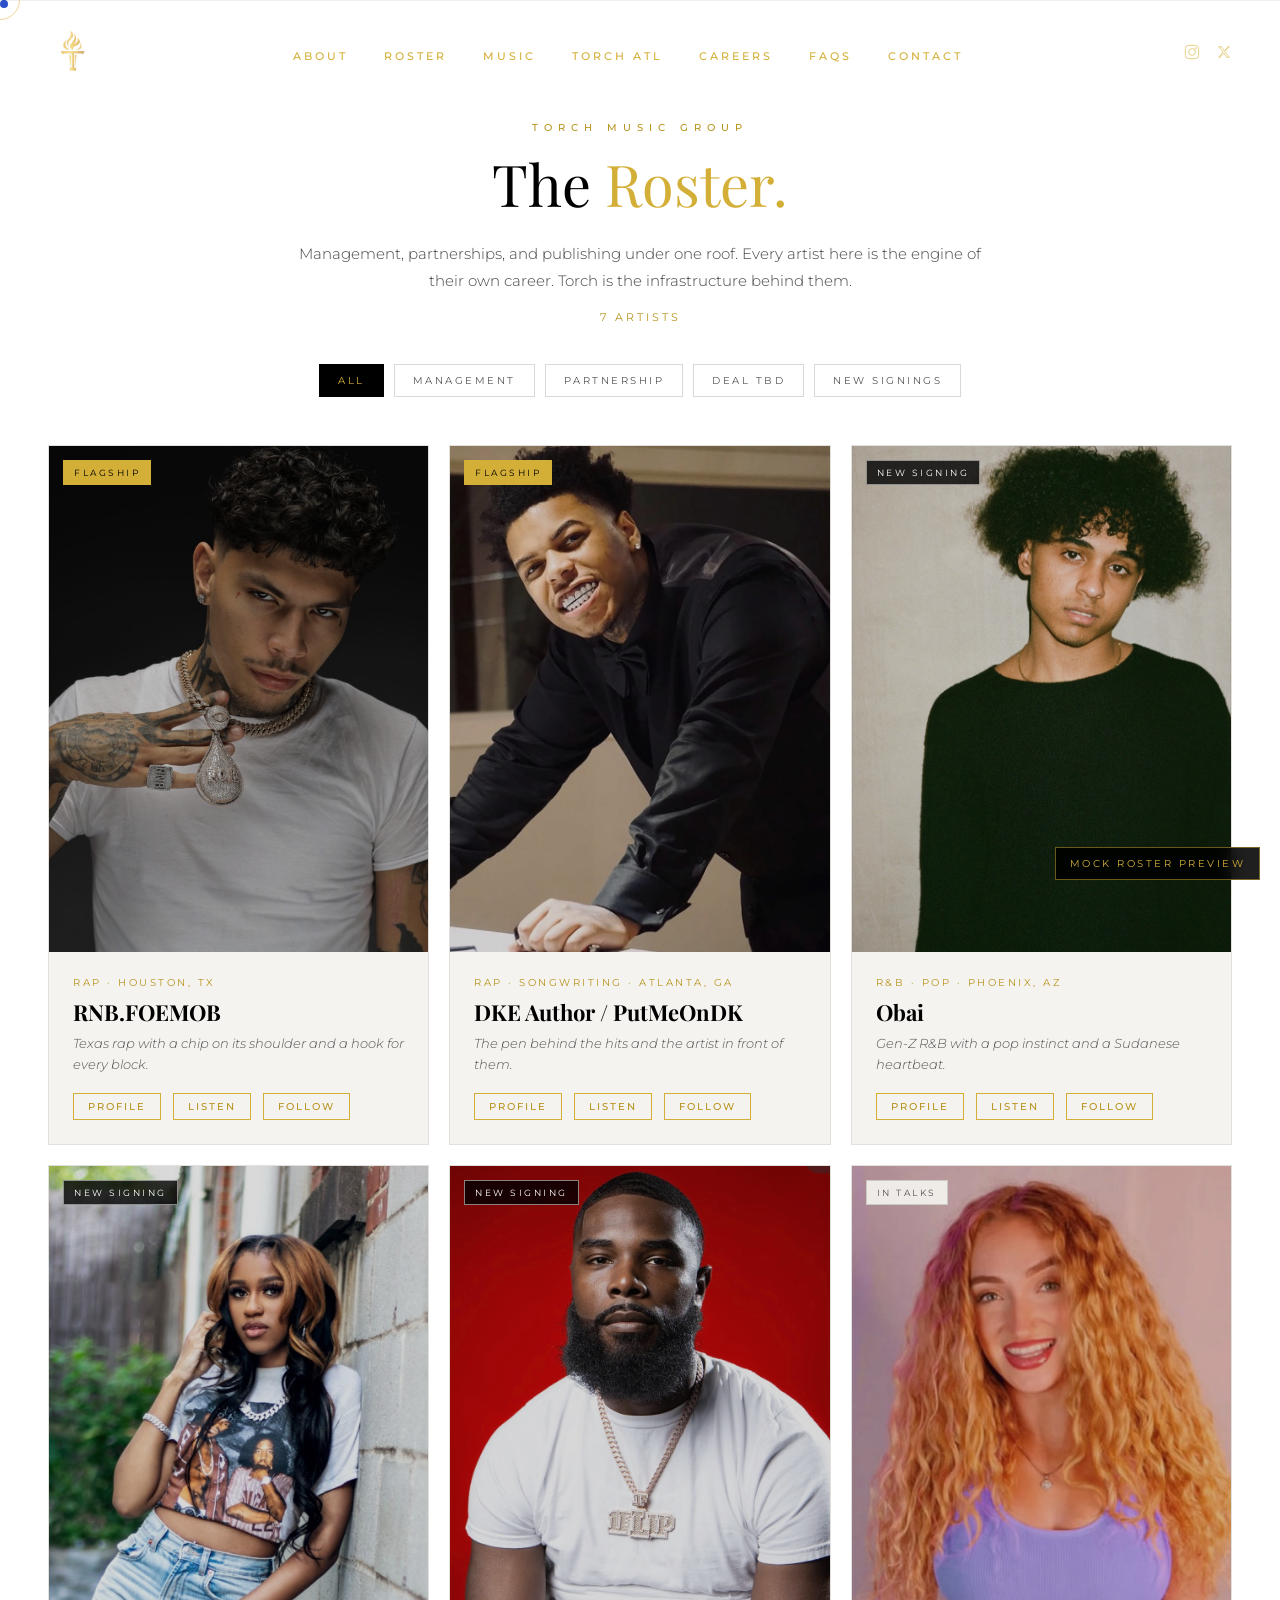
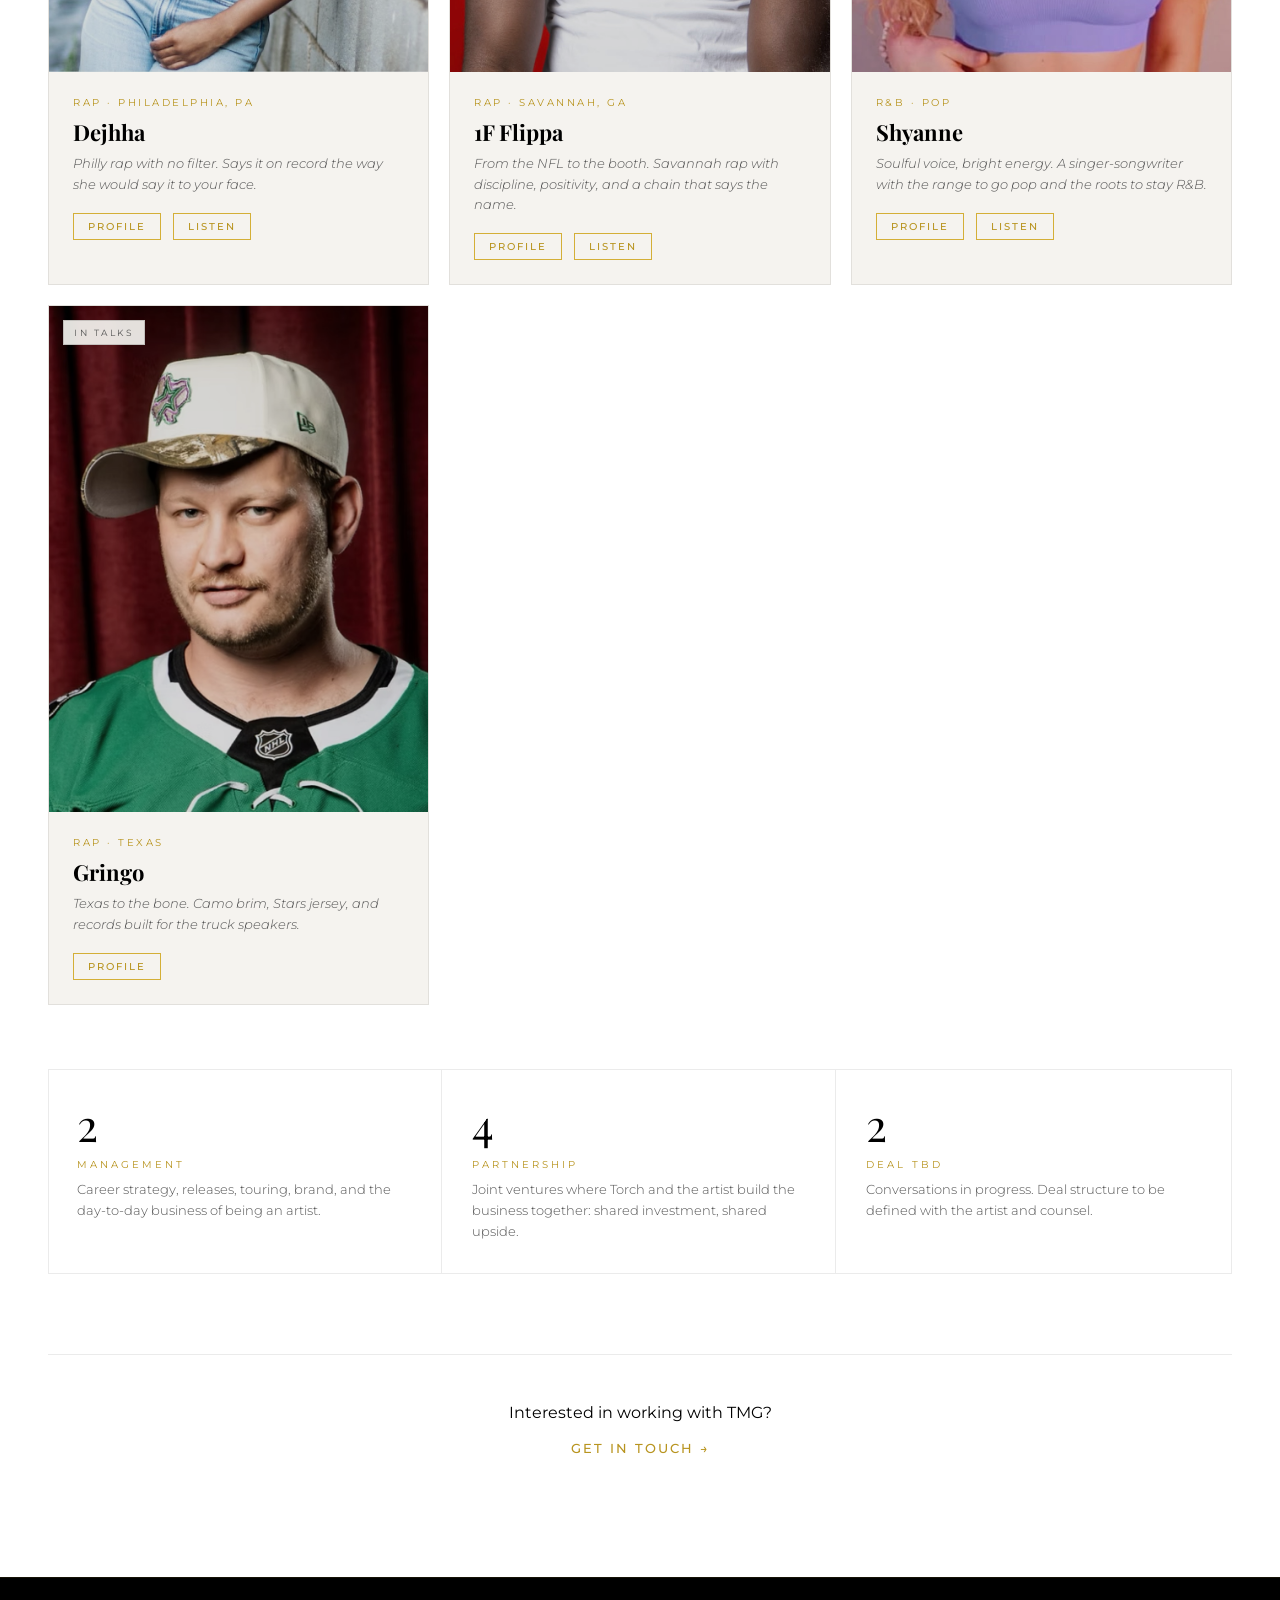
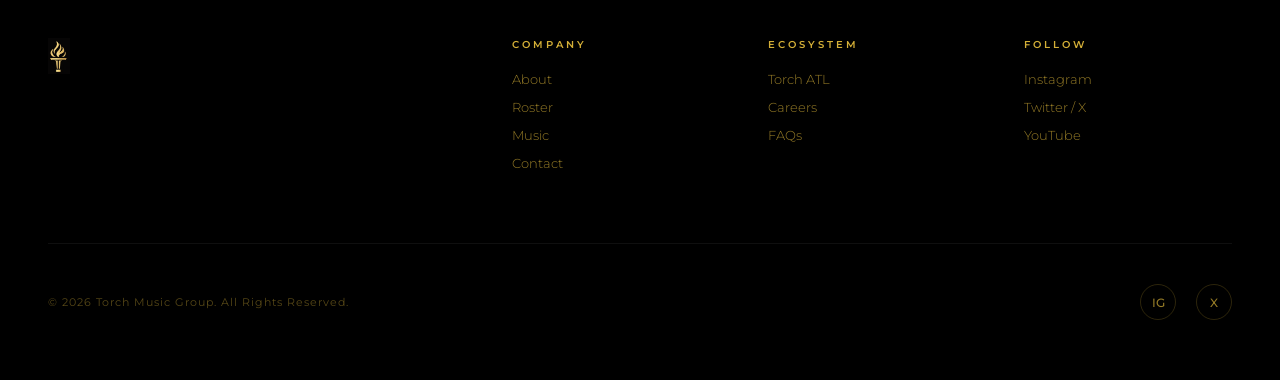
==== commit 3f68bee3: "Deal structures: Partnership division, DKE split deal, Shyanne + Gringo TBD Co-Authored-By: Claude F" ====
--- a/roster.html
+++ b/roster.html
@@ -68,17 +68,11 @@
         <div class="roster-intro">
             <div class="section-label reveal">Torch Music Group</div>
             <h2 class="section-title reveal reveal-delay-1">The <span class="gold">Roster.</span></h2>
-            <p class="section-text reveal reveal-delay-2">Management, publishing, and development under one roof. Every artist here is the engine of their own career. Torch is the infrastructure behind them.</p>
+            <p class="section-text reveal reveal-delay-2">Management, partnerships, and publishing under one roof. Every artist here is the engine of their own career. Torch is the infrastructure behind them.</p>
             <div class="roster-count reveal reveal-delay-2" id="roster-count"></div>
         </div>
 
-        <div class="roster-filters reveal reveal-delay-3">
-            <button class="roster-filter active" data-filter="all">All</button>
-            <button class="roster-filter" data-filter="Management">Management</button>
-            <button class="roster-filter" data-filter="Publishing">Publishing</button>
-            <button class="roster-filter" data-filter="Development">Development</button>
-            <button class="roster-filter" data-filter="New Signing">New Signings</button>
-        </div>
+        <div class="roster-filters reveal reveal-delay-3" id="roster-filters"></div>
 
         <div class="artist-strip roster-grid roster-grid--mock" id="roster-grid"></div>
 
--- a/mock.css
+++ b/mock.css
@@ -42,6 +42,7 @@
 .status-tag.status--flagship { background: var(--gold); color: var(--black); border-color: var(--gold); }
 .status-tag.status--new-signing { background: rgba(0,0,0,0.8); color: #fff; border-color: rgba(255,255,255,0.5); }
 .status-tag.status--in-development { background: rgba(245,243,239,0.9); color: var(--black); border-color: transparent; }
+.status-tag.status--in-talks { background: rgba(245,243,239,0.92); color: #555; border-color: rgba(0,0,0,0.15); }
 .status-tag.status--publishing { background: rgba(0,0,0,0.8); color: var(--gold); }
 
 .artist-meta { font-family: var(--sans); font-size: 10px; letter-spacing: 2.5px; text-transform: uppercase; color: var(--gold-dark); margin-bottom: 8px; }
@@ -119,7 +120,7 @@
 }
 @media (max-width: 768px) {
     .roster-grid.roster-grid--mock { grid-template-columns: 1fr; }
-    .roster-divisions { grid-template-columns: 1fr; }
+    .roster-divisions { grid-template-columns: 1fr !important; }
     .roster-division { border-right: none; border-bottom: 1px solid rgba(0,0,0,0.08); }
     .artist-page { padding-top: 110px; }
     .artist-hero { grid-template-columns: 1fr; gap: 32px; }
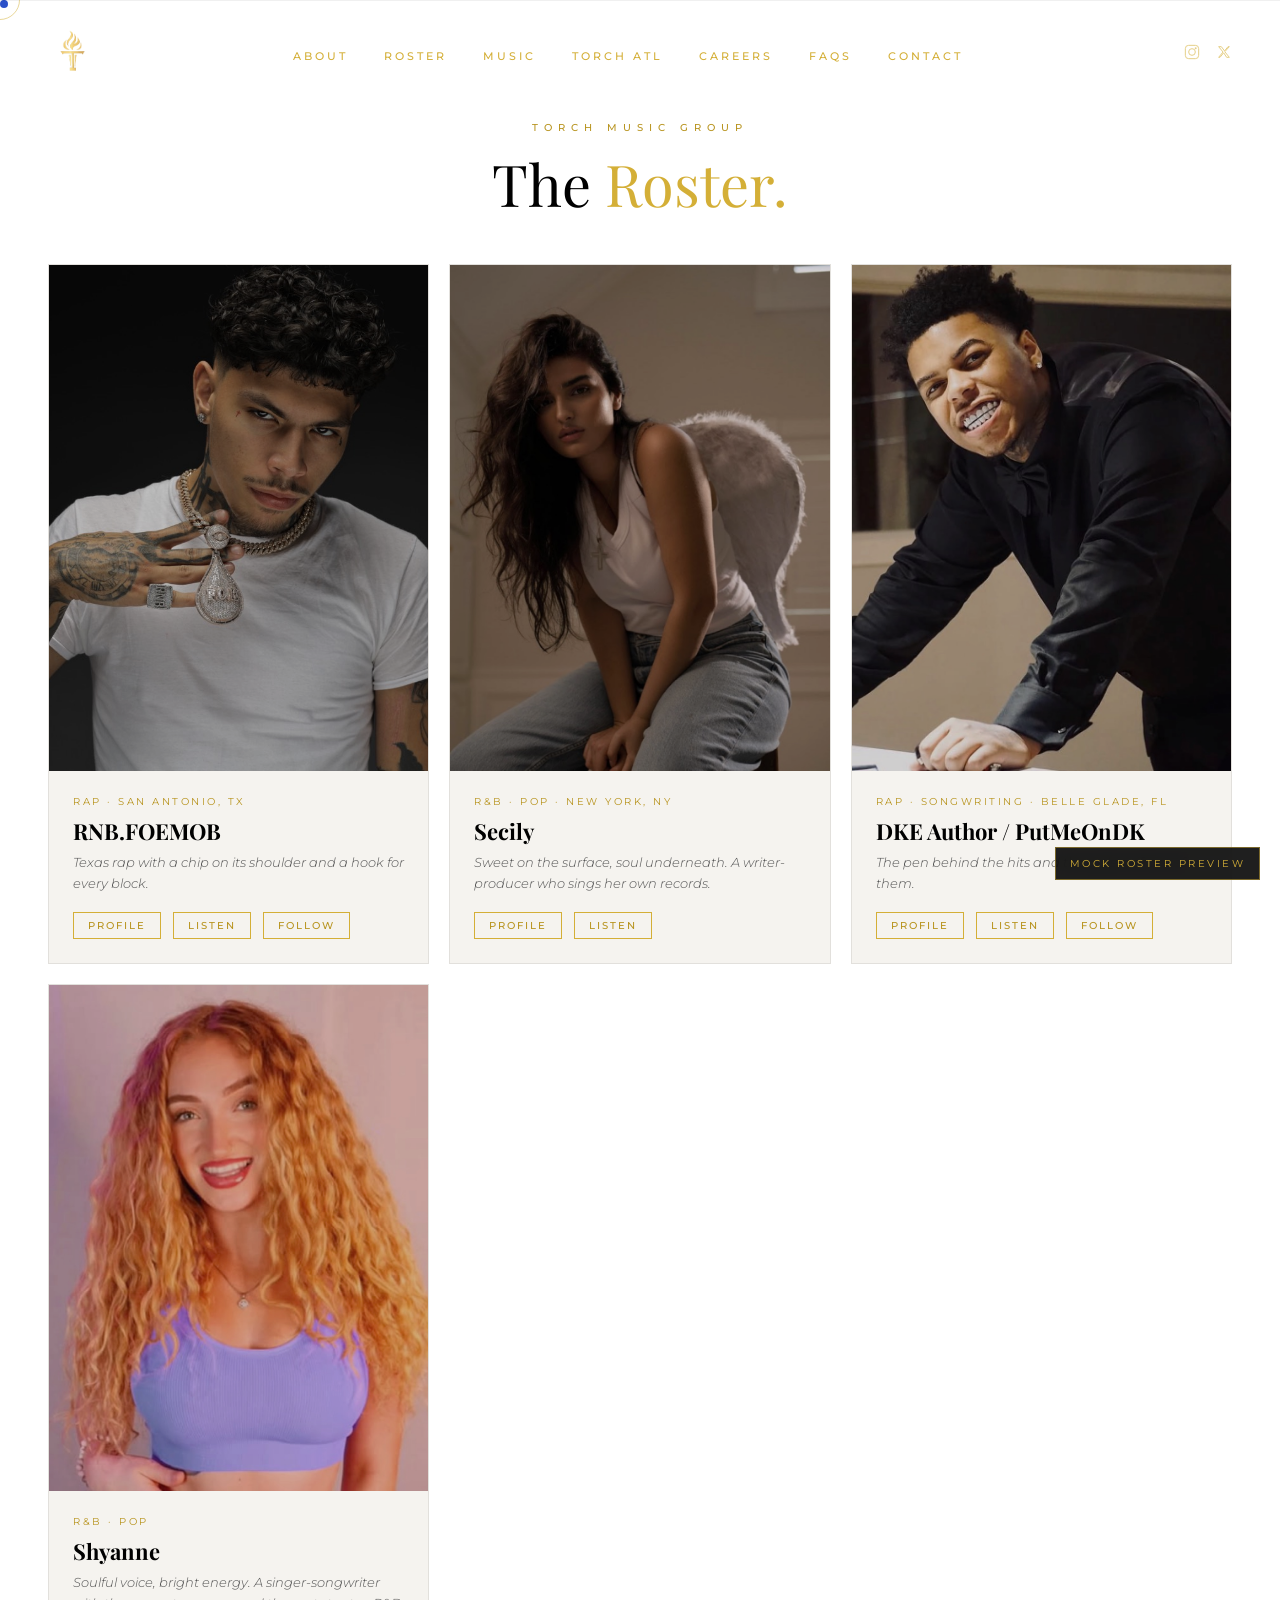
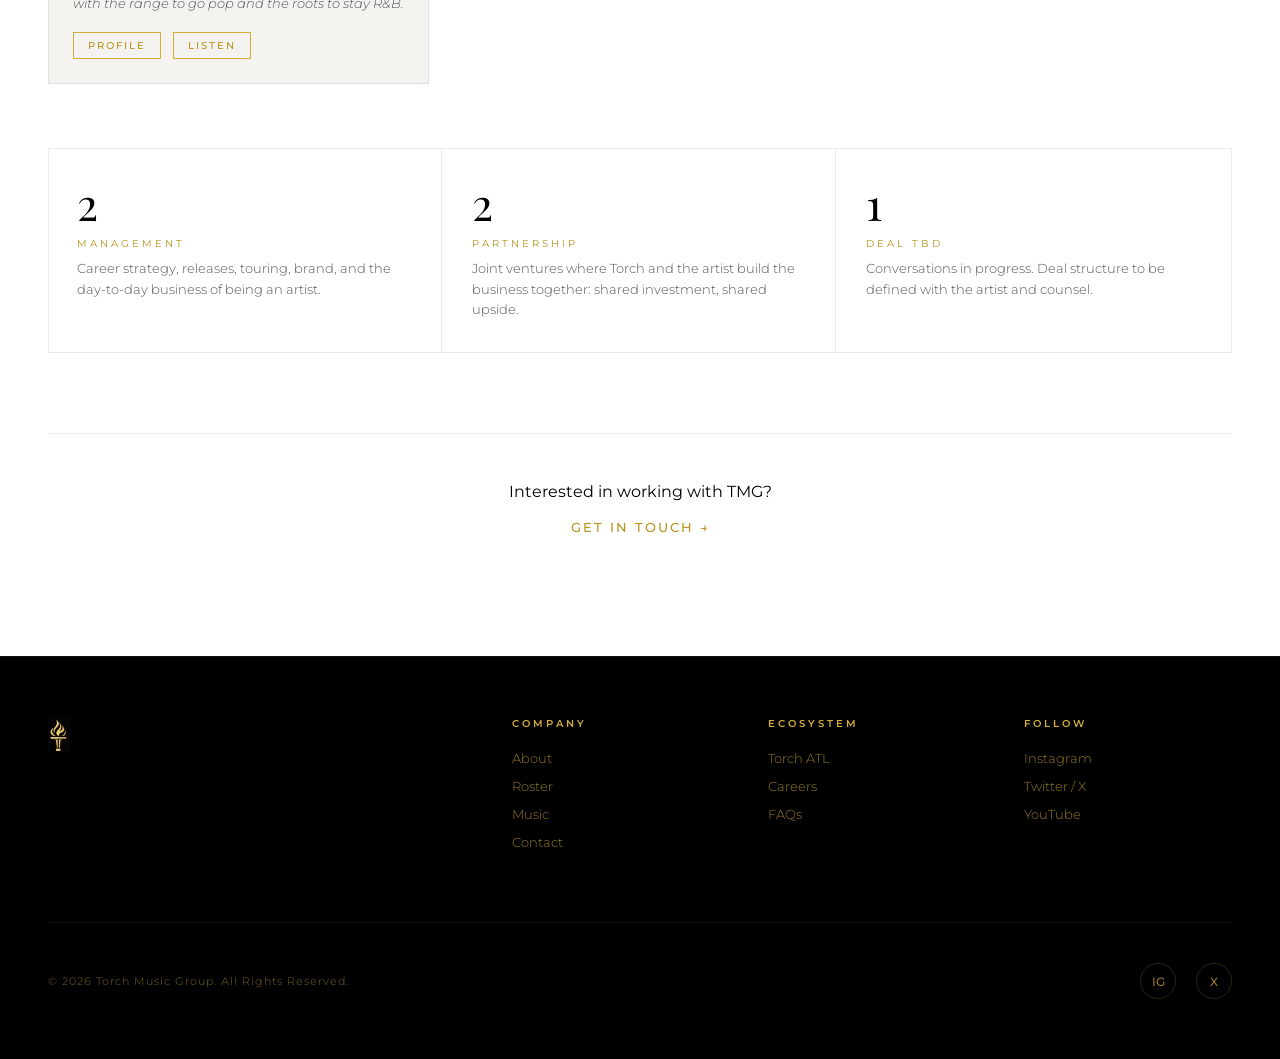
==== commit 132ff800: "Roster: remove intro paragraph, artist count, and filter row Co-Authored-By: Claude Fable 5.1 <norep" ====
--- a/roster.html
+++ b/roster.html
@@ -68,11 +68,7 @@
         <div class="roster-intro">
             <div class="section-label reveal">Torch Music Group</div>
             <h2 class="section-title reveal reveal-delay-1">The <span class="gold">Roster.</span></h2>
-            <p class="section-text reveal reveal-delay-2">Management, partnerships, and publishing under one roof. Every artist here is the engine of their own career. Torch is the infrastructure behind them.</p>
-            <div class="roster-count reveal reveal-delay-2" id="roster-count"></div>
         </div>
-
-        <div class="roster-filters reveal reveal-delay-3" id="roster-filters"></div>
 
         <div class="artist-strip roster-grid roster-grid--mock" id="roster-grid"></div>
 
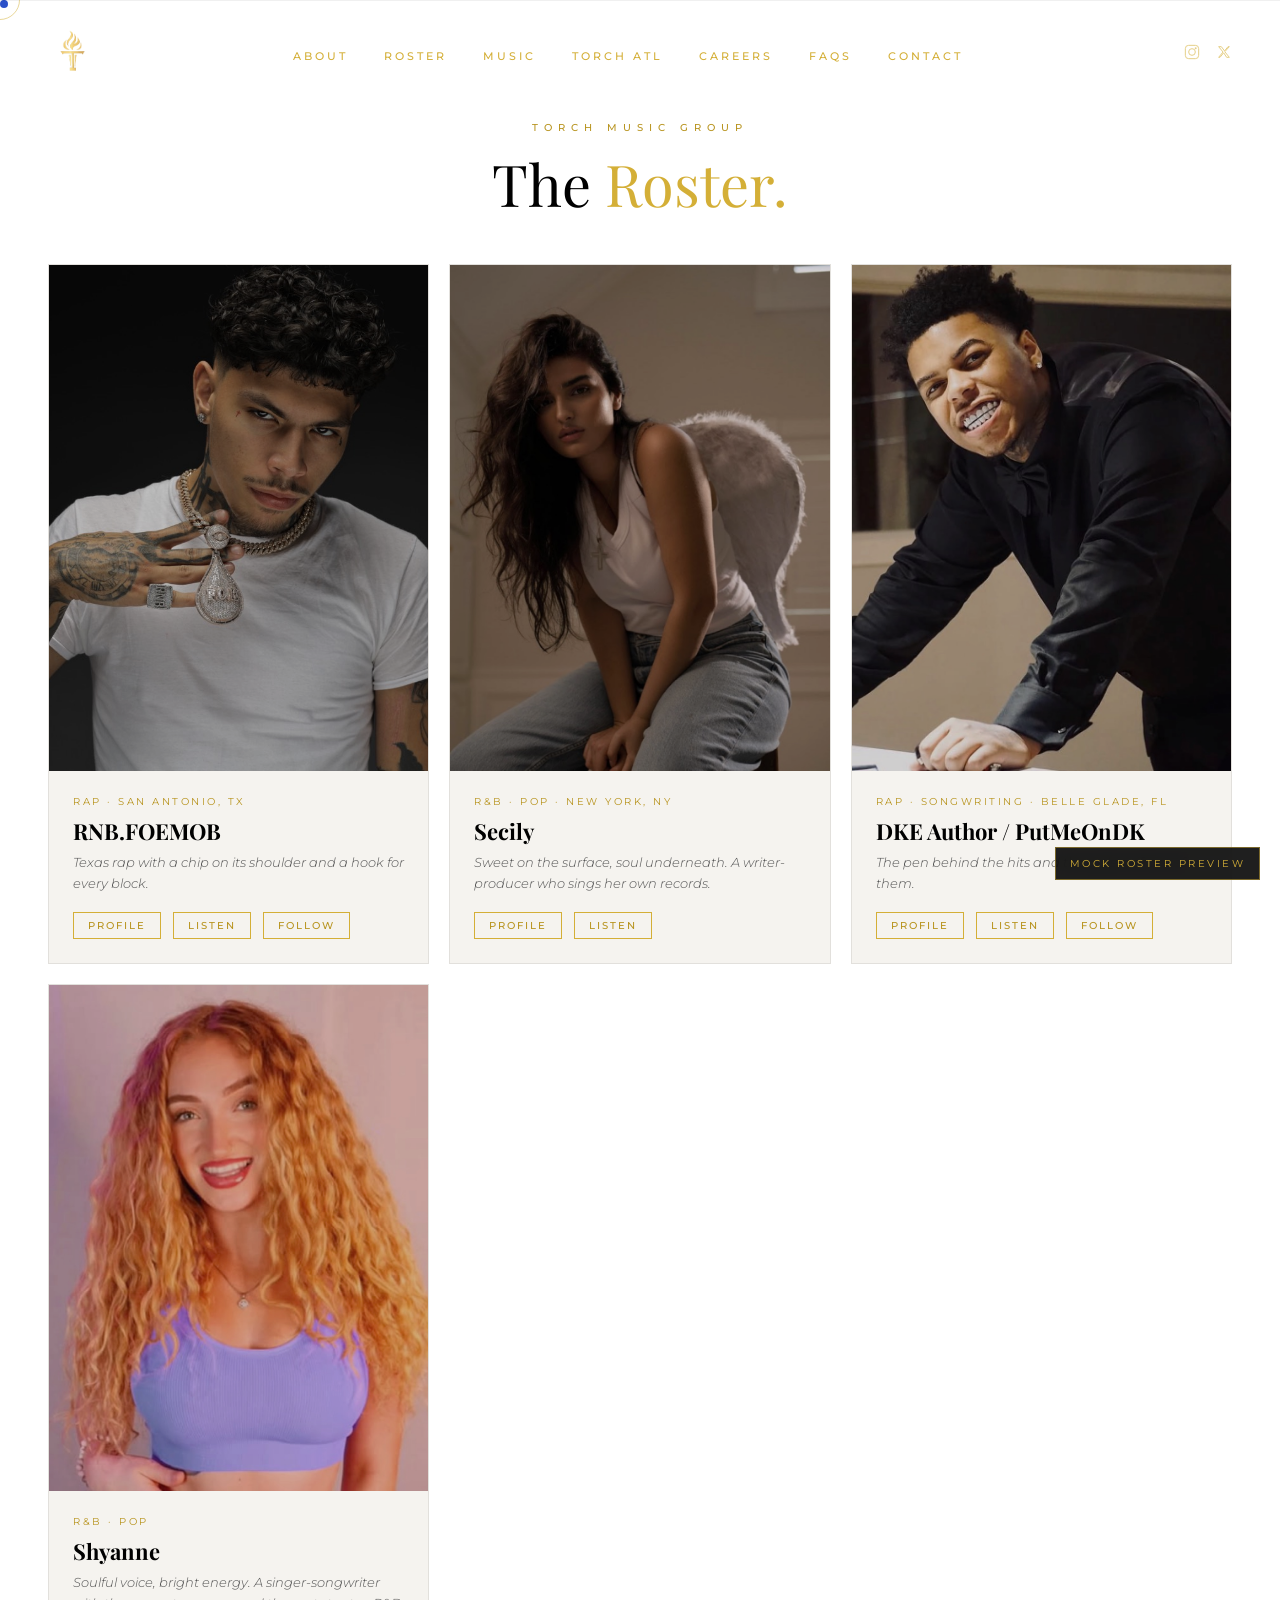
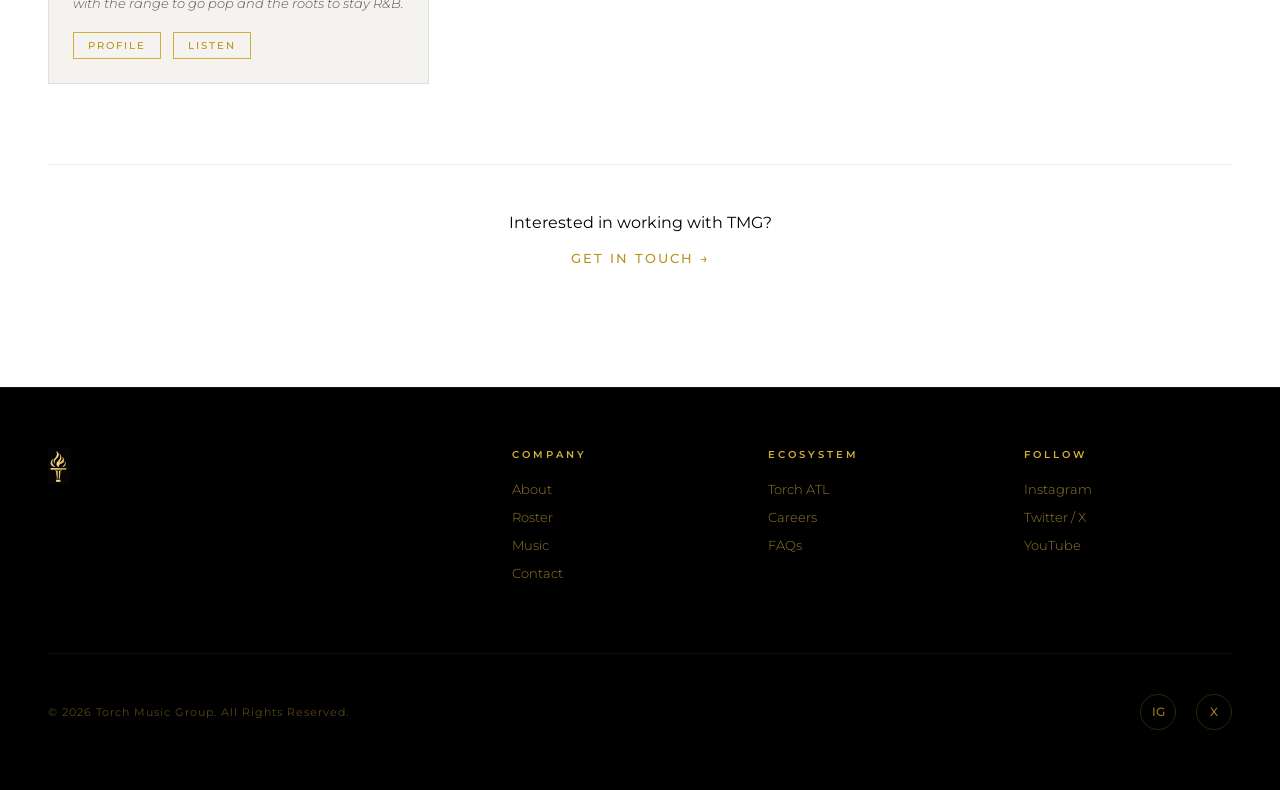
==== commit 8a2ee113: "Roster: remove division count strip Co-Authored-By: Claude Fable 5.1 <noreply@anthropic.com>" ====
--- a/roster.html
+++ b/roster.html
@@ -72,7 +72,6 @@
 
         <div class="artist-strip roster-grid roster-grid--mock" id="roster-grid"></div>
 
-        <div class="roster-divisions" id="roster-divisions"></div>
 
         <div class="roster-bottom reveal">
             <p class="roster-bottom-text">Interested in working with TMG?</p>
